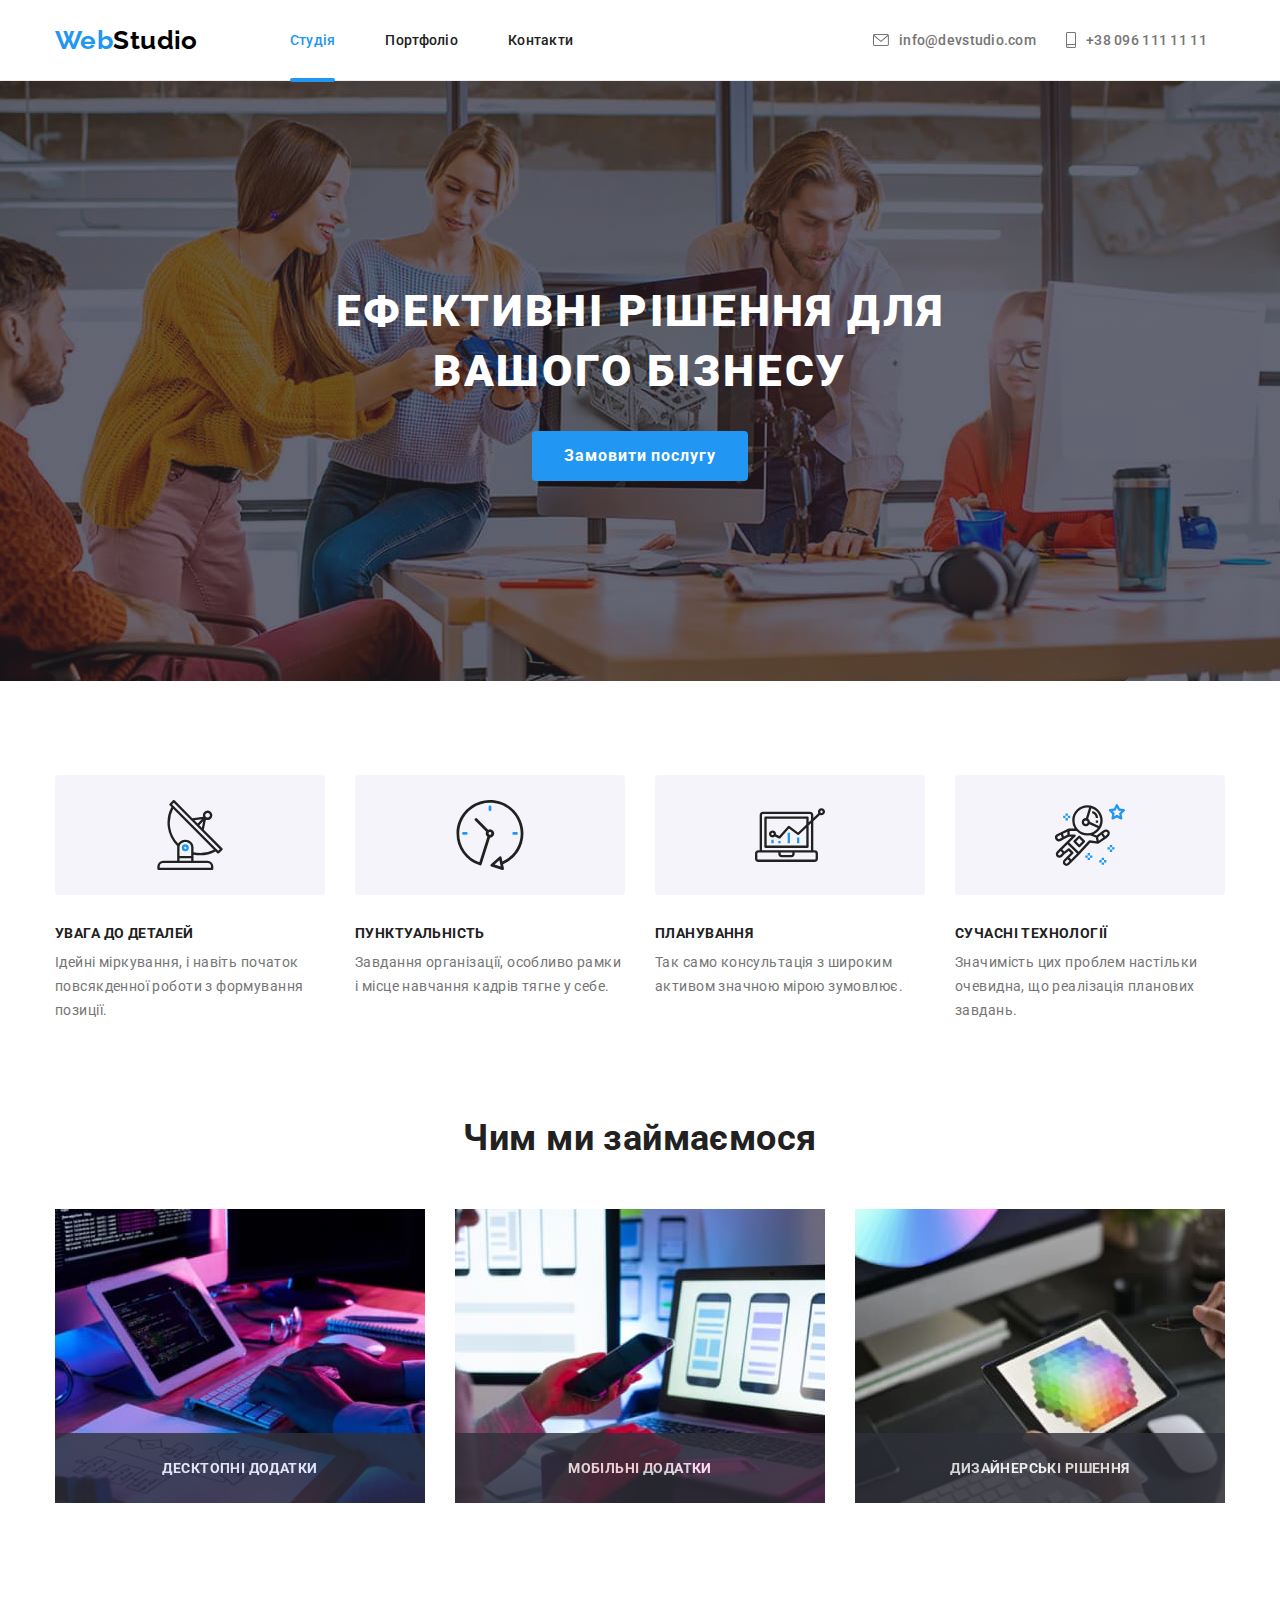
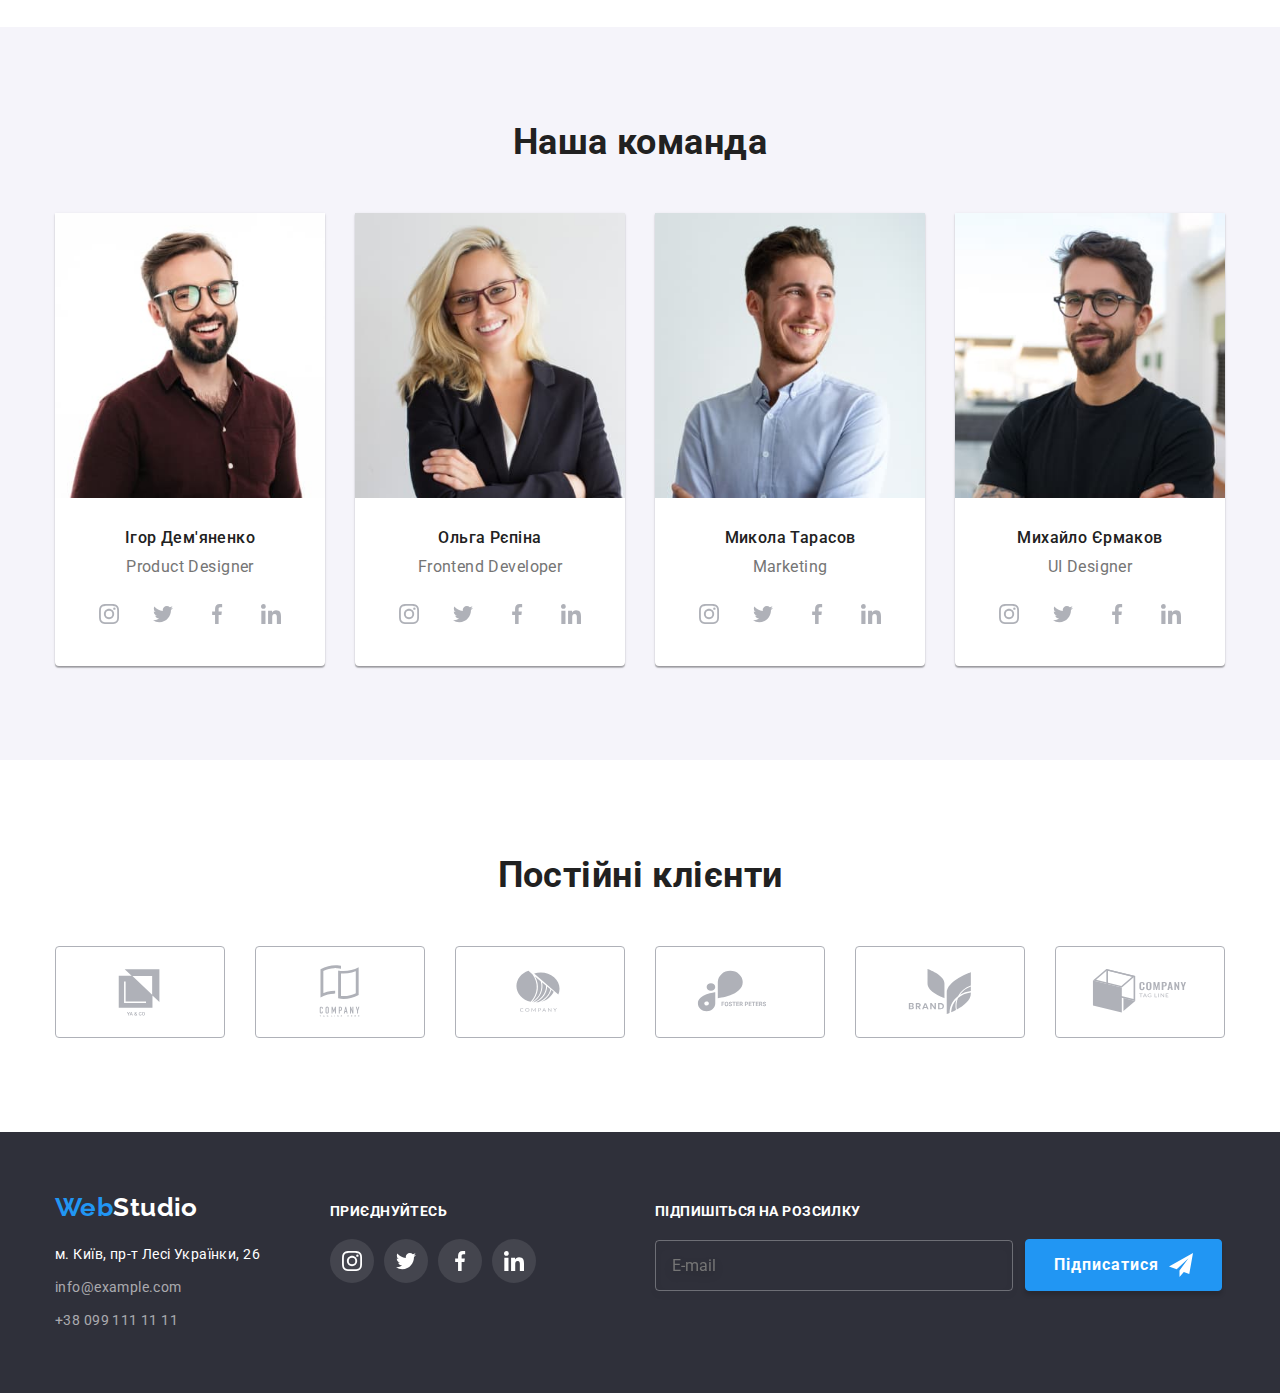
==== index.html @ 3e095f77 "hw-8" ====
<!DOCTYPE html>
<html lang="uk">
  <head>
    <meta charset="UTF-8" />
    <meta http-equiv="X-UA-Compatible" content="IE=edge" />
    <meta name="viewport" content="width=device-width, initial-scale=1.0" />
    <link rel="preconnect" href="https://fonts.googleapis.com" />
    <link rel="preconnect" href="https://fonts.gstatic.com" crossorigin />
    <link
      href="https://fonts.googleapis.com/css2?family=Raleway:wght@700&family=Roboto:wght@400;500;700;900&display=swap"
      rel="stylesheet"
    />
    <link
      rel="stylesheet"
      href="https://cdnjs.cloudflare.com/ajax/libs/modern-normalize/1.1.0/modern-normalize.min.css"
    />
    <link rel="stylesheet" href="./css/main.min.css" />
    <title lang="en">WebStudio</title>
  </head>
  <body>
    <header class="header">
      <div class="container">
        <div class="header__wraper">
          <nav class="nav">
            <a class="nav__logo" href="./index.html" lang="en"
              ><span class="logo-accent">Web</span>Studio</a
            >
            <ul class="nav__list">
              <li>
                <a class="nav__link current" href="./index.html">Студія</a>
              </li>
              <li>
                <a class="nav__link" href="./portfolio.html">Портфоліо</a>
              </li>
              <li>
                <a class="nav__link" href="#">Контакти</a>
              </li>
            </ul>
          </nav>
          <ul class="header__list">
            <li>
              <a class="header__link" href="mailto:info@devstudio.com">
                <svg class="header__icon" width="16" height="12">
                  <use href="./images/icons.svg#icon-envelope"></use></svg
                >info@devstudio.com</a
              >
            </li>
            <li>
              <a class="header__link" href="tel:+380961111111">
                <svg class="header__icon" width="10" height="16">
                  <use href="./images/icons.svg#icon-smartphone"></use></svg
                >+38 096 111 11 11</a
              >
            </li>
          </ul>
        </div>
        <div class="mobile">
          <a class="mobile__logo" href="./index.html" lang="en"
            ><span class="logo-accent">Web</span>Studio</a
          >
          <button type="button" class="mobile__menu-open" data-menu-open>
            <svg class="mobile__open-icon" width="40" height="40">
              <use href="./images/icons.svg#icon-menu"></use>
            </svg>
          </button>
          <div class="mobile__menu is-hidden" data-menu>
            <button class="mobile__close" data-menu-close>
              <svg class="mobile__close-icon" width="40" height="40">
                <use href="./images/icons.svg#icon-menu-close"></use>
              </svg>
            </button>
            <div class="mobile__top">
              <ul class="mobile__list">
                <li>
                  <a class="mobile__link current-mobile" href="./index.html"
                    >Студія</a
                  >
                </li>
                <li>
                  <a class="mobile__link" href="./portfolio.html">Портфоліо</a>
                </li>
                <li>
                  <a class="mobile__link" href="#">Контакти</a>
                </li>
              </ul>
            </div>
            <div class="mobile__bottom">
              <ul class="mobile__contact-list">
                <li>
                  <a class="mobile__tell-link" href="tel:+380961111111">
                    +38 096 111 11 11</a
                  >
                </li>
                <li>
                  <a class="mobile__email-link" href="mailto:info@devstudio.com"
                    >info@devstudio.com</a
                  >
                </li>
              </ul>
              <ul class="menu-soc">
                <li class="menu-soc__link"><a href="#">Instagram</a></li>
                <li class="menu-soc__link"><a href="#">Twitter</a></li>
                <li class="menu-soc__link"><a href="#">Facebook</a></li>
                <li class="menu-soc__link"><a href="#">LinkedIn</a></li>
              </ul>
            </div>
          </div>
        </div>
      </div>
    </header>
    <main>
      <section class="hero">
        <h1 class="hero__title">Ефективні рішення для вашого бізнесу</h1>
        <button data-modal-open class="hero__btn" type="button">
          Замовити послугу
        </button>
        <div data-modal class="backdrop is-hidden">
          <div class="modal">
            <button data-modal-close class="modal__btn">
              <svg class="modal__icon" width="18" height="18">
                <use href="./images/icons.svg#icon-close"></use>
              </svg>
            </button>
            <p class="modal__title">Залиште свої дані, ми вам передзвонимо</p>
            <form>
              <label class="modal__label">
                Ім'я
                <input type="text" name="name" class="modal__input" required />
                <svg class="modal__input-icon" width="18" height="18">
                  <use href="./images/icons.svg#icon-person"></use>
                </svg>
              </label>
              <label class="modal__label">
                Телефон
                <input type="tel" name="tel" class="modal__input" required />
                <svg class="modal__input-icon" width="18" height="18">
                  <use href="./images/icons.svg#icon-phone"></use>
                </svg>
              </label>
              <label class="modal__label">
                Пошта
                <input
                  type="email"
                  name="email"
                  class="modal__input"
                  required
                />
                <svg class="modal__input-icon" width="18" height="18">
                  <use href="./images/icons.svg#icon-email"></use>
                </svg>
              </label>
              <label class="modal__label">
                Коментар
                <textarea
                  class="modal__comment"
                  name="comment"
                  rows="8"
                  placeholder="Введіть текст"
                ></textarea>
              </label>
              <label class="modal__policy">
                <input class="modal__checkbox" type="checkbox" name="policy" />
                <svg class="modal__checbox-icon" width="16" height="15">
                  <use href="./images/icons.svg#icon-check"></use>
                </svg>
                <span>Погоджуюся з розсилкою та приймаю</span>
                <a href="" class="modal__checbox-link">Умови договору</a>
              </label>
              <button type="submit" class="modal__form-btn">Відправити</button>
            </form>
          </div>
        </div>
      </section>
      <section class="features section">
        <div class="container">
          <h2 class="section__title feature-title">Особливості</h2>
          <ul class="features__list">
            <li class="features__item">
              <div class="features__icon-wraper">
                <svg width="70" height="70">
                  <use href="./images/icons.svg#icon-antenna"></use>
                </svg>
              </div>
              <h3 class="features__title">Увага до деталей</h3>
              <p class="features__descr">
                Ідейні міркування, і навіть початок повсякденної роботи з
                формування позиції.
              </p>
            </li>
            <li class="features__item">
              <div class="features__icon-wraper">
                <svg width="70" height="70">
                  <use href="./images/icons.svg#icon-clock"></use>
                </svg>
              </div>
              <h3 class="features__title">Пунктуальність</h3>
              <p class="features__descr">
                Завдання організації, особливо рамки і місце навчання кадрів
                тягне у себе.
              </p>
            </li>
            <li class="features__item">
              <div class="features__icon-wraper">
                <svg width="70" height="70">
                  <use href="./images/icons.svg#icon-diagram"></use>
                </svg>
              </div>
              <h3 class="features__title">Планування</h3>
              <p class="features__descr">
                Так само консультація з широким активом значною мірою зумовлює.
              </p>
            </li>
            <li class="features__item">
              <div class="features__icon-wraper">
                <svg width="70" height="70">
                  <use href="./images/icons.svg#icon-astronaut"></use>
                </svg>
              </div>
              <h3 class="features__title">Сучасні технології</h3>
              <p class="features__descr">
                Значимість цих проблем настільки очевидна, що реалізація
                планових завдань.
              </p>
            </li>
          </ul>
        </div>
      </section>
      <section class="services section">
        <div class="container">
          <h2 class="section__title">Чим ми займаємося</h2>
          <ul class="services__list">
            <li class="services__item">
              <div class="services__thumb">
                <picture>
                  <source
                    srcset="
                      ./images/studio/desktop/img1.jpg    1x,
                      ./images/studio/desktop/img1-2x.jpg 2x
                    "
                  />
                  <img
                    src="./images/studio/desktop/img1.jpg"
                    alt="Людина працює за компьютером"
                    width="370"
                    height="294"
                  />
                </picture>
                <p class="services__description">Десктопні додатки</p>
              </div>
            </li>
            <li class="services__item">
              <div class="services__thumb">
                <picture>
                  <source
                    srcset="
                      ./images/studio/desktop/img2.jpg    1x,
                      ./images/studio/desktop/img2-2x.jpg 2x
                    "
                  />
                  <img
                    src="./images/studio/desktop/img2.jpg"
                    alt="Людина працює з телефоном та ноутбуком"
                    width="370"
                    height="294"
                  />
                </picture>
                <p class="services__description">Мобільні додатки</p>
              </div>
            </li>
            <li class="services__item">
              <div class="services__thumb">
                <picture>
                  <source
                    srcset="
                      ./images/studio/desktop/img3.jpg    1x,
                      ./images/studio/desktop/img3-2x.jpg 2x
                    "
                  />
                  <img
                    src="./images/studio/desktop/img3.jpg"
                    alt="Людина працює з планшетом"
                    width="370"
                    height="294"
                  />
                </picture>
                <p class="services__description">Дизайнерські рішення</p>
              </div>
            </li>
          </ul>
        </div>
      </section>
      <section class="our-team section">
        <div class="container">
          <h2 class="section__title">Наша команда</h2>
          <ul class="our-team__list">
            <li class="our-team__item">
              <picture>
                <source
                  srcset="
                    ./images/studio/mobile/photo1-mob.jpg    1x,
                    ./images/studio/mobile/photo1-mob-2x.jpg 2x
                  "
                  media="(max-width: 767px)"
                />
                <source
                  srcset="
                    ./images/studio/tablet/photo1-tab.jpg    1x,
                    ./images/studio/tablet/photo1-tab-2x.jpg 2x
                  "
                  media="(min-width: 768px)"
                />
                <source
                  srcset="
                    ./images/studio/desktop/photo1.jpg    1x,
                    ./images/studio/desktop/photo1-2x.jpg 2x
                  "
                  media="(min-width: 1200px)"
                />
                <img
                  src="./images/studio/desktop/photo1.jpg"
                  alt="Ігор Дем'яненко"
                  width="450"
                />
              </picture>
              <div class="our-team__content">
                <h3 class="our-team__name">Ігор Дем'яненко</h3>
                <p class="our-team__descr" lang="en">Product Designer</p>
                <div>
                  <ul class="our-soc">
                    <li class="our-soc__item">
                      <a href="" class="our-soc__link">
                        <svg class="our-soc__icon" width="20" height="20">
                          <use href="./images/icons.svg#icon-instagram"></use>
                        </svg>
                      </a>
                    </li>
                    <li class="our-soc__item">
                      <a href="" class="our-soc__link">
                        <svg class="our-soc__icon" width="20" height="20">
                          <use href="./images/icons.svg#icon-twitter"></use>
                        </svg>
                      </a>
                    </li>
                    <li class="our-soc__item">
                      <a href="" class="our-soc__link">
                        <svg class="our-soc__icon" width="20" height="20">
                          <use href="./images/icons.svg#icon-facebook"></use>
                        </svg>
                      </a>
                    </li>
                    <li class="our-soc__item">
                      <a href="" class="our-soc__link">
                        <svg class="our-soc__icon" width="20" height="20">
                          <use href="./images/icons.svg#icon-linkedin"></use>
                        </svg>
                      </a>
                    </li>
                  </ul>
                </div>
              </div>
            </li>
            <li class="our-team__item">
              <picture>
                <source
                  srcset="
                    ./images/studio/mobile/photo2-mob.jpg    1x,
                    ./images/studio/mobile/photo2-mob-2x.jpg 2x
                  "
                  media="(max-width: 767px)"
                />
                <source
                  srcset="
                    ./images/studio/tablet/photo2-tab.jpg    1x,
                    ./images/studio/tablet/photo2-tab-2x.jpg 2x
                  "
                  media="(min-width: 768px)"
                />
                <source
                  srcset="
                    ./images/studio/desktop/photo2.jpg    1x,
                    ./images/studio/desktop/photo2-2x.jpg 2x
                  "
                  media="(min-width: 1200px)"
                />
                <img
                  src="./images/studio/desktop/photo2.jpg"
                  alt="Ольга Рєпіна"
                  width="450"
                />
              </picture>
              <div class="our-team__content">
                <h3 class="our-team__name">Ольга Рєпіна</h3>
                <p class="our-team__descr" lang="en">Frontend Developer</p>
                <div>
                  <ul class="our-soc">
                    <li class="our-soc__item">
                      <a href="" class="our-soc__link">
                        <svg class="our-soc__icon" width="20" height="20">
                          <use href="./images/icons.svg#icon-instagram"></use>
                        </svg>
                      </a>
                    </li>
                    <li class="our-soc__item">
                      <a href="" class="our-soc__link">
                        <svg class="our-soc__icon" width="20" height="20">
                          <use href="./images/icons.svg#icon-twitter"></use>
                        </svg>
                      </a>
                    </li>
                    <li class="our-soc__item">
                      <a href="" class="our-soc__link">
                        <svg class="our-soc__icon" width="20" height="20">
                          <use href="./images/icons.svg#icon-facebook"></use>
                        </svg>
                      </a>
                    </li>
                    <li class="our-soc__item">
                      <a href="" class="our-soc__link">
                        <svg class="our-soc__icon" width="20" height="20">
                          <use href="./images/icons.svg#icon-linkedin"></use>
                        </svg>
                      </a>
                    </li>
                  </ul>
                </div>
              </div>
            </li>
            <li class="our-team__item">
              <picture>
                <source
                  srcset="
                    ./images/studio/mobile/photo3-mob.jpg    1x,
                    ./images/studio/mobile/photo3-mob-2x.jpg 2x
                  "
                  media="(max-width: 767px)"
                />
                <source
                  srcset="
                    ./images/studio/tablet/photo3-tab.jpg    1x,
                    ./images/studio/tablet/photo3-tab-2x.jpg 2x
                  "
                  media="(min-width: 768px)"
                />
                <source
                  srcset="
                    ./images/studio/desktop/photo3.jpg    1x,
                    ./images/studio/desktop/photo3-2x.jpg 2x
                  "
                  media="(min-width: 1200px)"
                />
                <img
                  src="./images/studio/desktop/photo3.jpg"
                  alt="Микола Тарасов"
                  width="450"
                />
              </picture>
              <div class="our-team__content">
                <h3 class="our-team__name">Микола Тарасов</h3>
                <p class="our-team__descr" lang="en">Marketing</p>
                <div>
                  <ul class="our-soc">
                    <li class="our-soc__item">
                      <a href="" class="our-soc__link">
                        <svg class="our-soc__icon" width="20" height="20">
                          <use href="./images/icons.svg#icon-instagram"></use>
                        </svg>
                      </a>
                    </li>
                    <li class="our-soc__item">
                      <a href="" class="our-soc__link">
                        <svg class="our-soc__icon" width="20" height="20">
                          <use href="./images/icons.svg#icon-twitter"></use>
                        </svg>
                      </a>
                    </li>
                    <li class="our-soc__item">
                      <a href="" class="our-soc__link">
                        <svg class="our-soc__icon" width="20" height="20">
                          <use href="./images/icons.svg#icon-facebook"></use>
                        </svg>
                      </a>
                    </li>
                    <li class="our-soc__item">
                      <a href="" class="our-soc__link">
                        <svg class="our-soc__icon" width="20" height="20">
                          <use href="./images/icons.svg#icon-linkedin"></use>
                        </svg>
                      </a>
                    </li>
                  </ul>
                </div>
              </div>
            </li>
            <li class="our-team__item">
              <picture>
                <source
                  srcset="
                    ./images/studio/mobile/photo4-mob.jpg    1x,
                    ./images/studio/mobile/photo4-mob-2x.jpg 2x
                  "
                  media="(max-width: 767px)"
                />
                <source
                  srcset="
                    ./images/studio/tablet/photo4-tab.jpg    1x,
                    ./images/studio/tablet/photo4-tab-2x.jpg 2x
                  "
                  media="(min-width: 768px)"
                />
                <source
                  srcset="
                    ./images/studio/desktop/photo4.jpg    1x,
                    ./images/studio/desktop/photo4-2x.jpg 2x
                  "
                  media="(min-width: 1200px)"
                />
                <img
                  src="./images/studio/desktop/photo4.jpg"
                  alt="Михайло Єрмаков"
                  width="450"
                />
              </picture>
              <div class="our-team__content">
                <h3 class="our-team__name">Михайло Єрмаков</h3>
                <p class="our-team__descr" lang="en">UI Designer</p>
                <div>
                  <ul class="our-soc">
                    <li class="our-soc__item">
                      <a href="" class="our-soc__link">
                        <svg class="our-soc__icon" width="20" height="20">
                          <use href="./images/icons.svg#icon-instagram"></use>
                        </svg>
                      </a>
                    </li>
                    <li class="our-soc__item">
                      <a href="" class="our-soc__link">
                        <svg class="our-soc__icon" width="20" height="20">
                          <use href="./images/icons.svg#icon-twitter"></use>
                        </svg>
                      </a>
                    </li>
                    <li class="our-soc__item">
                      <a href="" class="our-soc__link">
                        <svg class="our-soc__icon" width="20" height="20">
                          <use href="./images/icons.svg#icon-facebook"></use>
                        </svg>
                      </a>
                    </li>
                    <li class="our-soc__item">
                      <a href="" class="our-soc__link">
                        <svg class="our-soc__icon" width="20" height="20">
                          <use href="./images/icons.svg#icon-linkedin"></use>
                        </svg>
                      </a>
                    </li>
                  </ul>
                </div>
              </div>
            </li>
          </ul>
        </div>
      </section>
      <section class="section">
        <div class="container">
          <h2 class="section__title">Постійні клієнти</h2>
          <ul class="clients">
            <li>
              <a href="" class="clients__link">
                <svg class="clients__logo" width="106" height="60">
                  <use href="./images/icons.svg#icon-logo1"></use>
                </svg>
              </a>
            </li>
            <li>
              <a href="" class="clients__link">
                <svg class="clients__logo" width="106" height="60">
                  <use href="./images/icons.svg#icon-logo2"></use>
                </svg>
              </a>
            </li>
            <li>
              <a href="" class="clients__link">
                <svg class="clients__logo" width="106" height="60">
                  <use href="./images/icons.svg#icon-logo3"></use>
                </svg>
              </a>
            </li>
            <li>
              <a href="" class="clients__link">
                <svg class="clients__logo" width="106" height="60">
                  <use href="./images/icons.svg#icon-logo4"></use>
                </svg>
              </a>
            </li>
            <li>
              <a href="" class="clients__link">
                <svg class="clients__logo" width="106" height="60">
                  <use href="./images/icons.svg#icon-logo5"></use>
                </svg>
              </a>
            </li>
            <li>
              <a href="" class="clients__link">
                <svg class="clients__logo" width="106" height="60">
                  <use href="./images/icons.svg#icon-logo6"></use>
                </svg>
              </a>
            </li>
          </ul>
        </div>
      </section>
    </main>
    <footer class="footer">
      <div class="footer__wraper container">
        <div class="footer__link-wraper">
          <div>
            <a class="footer__logo" href="./index.html" lang="en"
              ><span class="logo-accent">Web</span>Studio</a
            >
            <address class="address">
              <ul class="address__list">
                <li>
                  <a
                    class="address__map"
                    href="https://goo.gl/maps/CPtrU1FHBa2aNyZL9"
                    target="_blank"
                    rel="noopener noreferrer nofollow"
                    >м. Київ, пр-т Лесі Українки, 26</a
                  >
                </li>
                <li>
                  <a class="address__contacts" href="mailto:info@example.com"
                    >info@example.com</a
                  >
                </li>
                <li>
                  <a class="address__contacts" href="tel:+380991111111"
                    >+38 099 111 11 11</a
                  >
                </li>
              </ul>
            </address>
          </div>
          <div class="footer__soc-link">
            <p class="footer__text uppercase">приєднуйтесь</p>
            <ul class="footer__list">
              <li class="footer__item">
                <a href="" class="footer__link">
                  <svg width="20" height="20">
                    <use href="./images/icons.svg#icon-instagram"></use>
                  </svg>
                </a>
              </li>
              <li class="footer__item">
                <a href="" class="footer__link">
                  <svg width="20" height="20">
                    <use href="./images/icons.svg#icon-twitter"></use>
                  </svg>
                </a>
              </li>
              <li class="footer__item">
                <a href="" class="footer__link">
                  <svg width="20" height="20">
                    <use href="./images/icons.svg#icon-facebook"></use>
                  </svg>
                </a>
              </li>
              <li class="footer__item">
                <a href="" class="footer__link">
                  <svg width="20" height="20">
                    <use href="./images/icons.svg#icon-linkedin"></use>
                  </svg>
                </a>
              </li>
            </ul>
          </div>
        </div>
        <div class="footer__form-wraper">
          <p class="footer__text uppercase">Підпишіться на розсилку</p>
          <form class="footer__form">
            <label class="footer__form-label">
              <input type="email" name="email" placeholder="E-mail" required />
            </label>
            <button class="footer__btn" type="submit">
              Підписатися
              <svg class="footer__btn-icon" width="24" height="24">
                <use href="./images/icons.svg#icon-send"></use>
              </svg>
            </button>
          </form>
        </div>
      </div>
    </footer>
    <script src="./js/modal.js"></script>
    <script src="./js/mobile-menu.js"></script>
  </body>
</html>
---- css/main.min.css ----
h1,h2,h3,p,ul{margin:0;padding:0}img{display:block;max-width:100%;height:auto}a{display:block}a,a:visited,a:hover{text-decoration:none}ul,ol{list-style:none}:focus,:active{outline:none}a:focus,a:active{outline:none}:root{--text-color-theme-dark: #ffffff;--text-color-theme-light: #757575;--title-text-color: #212121;--contacts-color: rgba(255, 255, 255, 0.6);--logo-color: #000000;--accent-color: #2196f3;--btn-active-color: #188ce8;--background-dark: #2f303a;--background-light: #f5f4fa;--gap: 30px;--fill-color: #afb1b8;--footer-soc-background-color: rgba(255, 255, 255, 0.1);--bg-gradient: linear-gradient(rgba(47, 48, 58, 0.4), rgba(47, 48, 58, 0.4))}.title-hidden,.feature-title{position:absolute;width:1px;margin:-1px;height:1px;padding:0;overflow:hidden;border:0;clip:rect(0 0 0 0)}body{font-family:"Roboto",sans-serif;color:var(--text-color-theme-light);font-size:14px;letter-spacing:.03em}.container{width:100%;padding:0 15px;margin:0 auto}@media screen and (min-width: 480px){.container{width:480px}}@media screen and (min-width: 768px){.container{width:768px}}@media screen and (min-width: 1200px){.container{width:1200px}}.section{padding:60px 0}@media screen and (min-width: 1200px){.section{padding:94px 0}}.section__title{font-size:36px;line-height:1.167;color:var(--title-text-color);text-align:center;margin-bottom:50px}.logo,.footer__logo,.mobile__logo,.nav__logo{font-family:"Raleway",sans-serif;font-weight:700;font-size:26px;line-height:1.192}.logo-accent{color:var(--accent-color)}.header{background:var(--text-color-theme-dark);border-bottom:1px solid #ececec}@media screen and (min-width: 768px){.header__list{display:-webkit-box;display:-ms-flexbox;display:flex;-webkit-box-orient:vertical;-webkit-box-direction:normal;-ms-flex-direction:column;flex-direction:column;gap:10px}}@media screen and (min-width: 1200px){.header__list{-webkit-box-orient:horizontal;-webkit-box-direction:normal;-ms-flex-direction:row;flex-direction:row;margin-left:auto;gap:30px;width:352px;-webkit-box-align:center;-ms-flex-align:center;align-items:center}}.header__link{font-weight:500;line-height:1.143;letter-spacing:.02em;color:var(--text-color-theme-light);-webkit-transition-property:color;transition-property:color;-webkit-transition-duration:250ms;transition-duration:250ms;-webkit-transition-timing-function:cubic-bezier(0.4, 0, 0.2, 1);transition-timing-function:cubic-bezier(0.4, 0, 0.2, 1);display:-webkit-box;display:-ms-flexbox;display:flex;-webkit-box-align:center;-ms-flex-align:center;align-items:center}.header__link:focus,.header__link:hover{color:var(--accent-color)}.header__icon{fill:currentColor;margin-right:10px}.nav__logo{color:var(--logo-color)}@media screen and (min-width: 768px){.nav__logo{font-size:24px;line-height:1.167}}@media screen and (min-width: 1200px){.nav__logo{font-size:26px}}.nav__list{-webkit-box-pack:justify;-ms-flex-pack:justify;justify-content:space-between;-webkit-box-align:center;-ms-flex-align:center;align-items:center;gap:50px}.nav__link{font-weight:500;line-height:1.143;letter-spacing:.02em;color:var(--title-text-color);padding:32px 0;-webkit-transition-property:color;transition-property:color;-webkit-transition-duration:250ms;transition-duration:250ms;-webkit-transition-timing-function:cubic-bezier(0.4, 0, 0.2, 1);transition-timing-function:cubic-bezier(0.4, 0, 0.2, 1);position:relative}.nav__link:focus,.nav__link:hover{color:var(--accent-color)}.header__wraper{display:none}@media screen and (min-width: 768px){.header__wraper{display:-webkit-box;display:-ms-flexbox;display:flex;-webkit-box-pack:justify;-ms-flex-pack:justify;justify-content:space-between;-webkit-box-align:center;-ms-flex-align:center;align-items:center}.header__wraper .nav,.header__wraper .nav__list{display:-webkit-box;display:-ms-flexbox;display:flex;-webkit-box-align:center;-ms-flex-align:center;align-items:center}.header__wraper .nav__list{margin-left:87px}}@media screen and (min-width: 1200px){.header__wraper .nav__list{margin-left:92px}}.mobile{display:-webkit-box;display:-ms-flexbox;display:flex;-webkit-box-pack:justify;-ms-flex-pack:justify;justify-content:space-between;-webkit-box-align:center;-ms-flex-align:center;align-items:center}@media screen and (min-width: 768px){.mobile{display:none}}.mobile__logo{color:var(--logo-color);margin:16px 0;font-size:24px;line-height:1.167}.mobile__menu-open{padding:0;border:none;background-color:var(--text-color-theme-dark)}.mobile__menu{position:fixed;background-color:var(--text-color-theme-dark);width:100%;height:100%;left:0;top:0;z-index:1;opacity:1;padding:48px 40px;display:-webkit-box;display:-ms-flexbox;display:flex;-webkit-box-orient:vertical;-webkit-box-direction:normal;-ms-flex-direction:column;flex-direction:column;-webkit-box-pack:justify;-ms-flex-pack:justify;justify-content:space-between}.mobile__menu.is-hidden{visibility:hidden;opacity:0;pointer-events:none}.mobile__top{position:relative}.mobile__close{position:absolute;top:10px;right:15px;background-color:var(--text-color-theme-dark);padding:0;border:none}.mobile__close:hover,.mobile__close:focus{fill:var(--accent-color)}.mobile__list{display:-webkit-box;display:-ms-flexbox;display:flex;-webkit-box-orient:vertical;-webkit-box-direction:normal;-ms-flex-direction:column;flex-direction:column;gap:32px}.mobile__list>li{position:relative}.mobile__link{font-weight:500;font-size:40px;line-height:1.175;letter-spacing:.02em;color:var(--title-text-color)}.current-mobile{color:var(--accent-color)}.current-mobile:hover::after{content:"";position:absolute;width:100%;height:4px;background:var(--accent-color);border-radius:2px;left:0;bottom:-5px}.mobile__tell-link{font-weight:500;font-size:34px;line-height:1.176;letter-spacing:.02em;color:var(--accent-color);margin-bottom:32px}.mobile__email-link{font-weight:500;font-size:24px;line-height:1.167;letter-spacing:.02em;color:var(--text-color-theme-light);margin-bottom:64px}.menu-soc{display:-webkit-box;display:-ms-flexbox;display:flex;gap:10px}.menu-soc__link{font-weight:500;font-size:18px;line-height:1.222;letter-spacing:.02em;color:var(--accent-color);padding-right:10px}.menu-soc__link:not(:last-child){border-right:1px solid rgba(33,33,33,.2)}.current{color:var(--accent-color)}.current::after{content:"";position:absolute;width:100%;height:4px;background:var(--accent-color);border-radius:2px;bottom:-1.5px;left:0}.hero{background:var(--background-dark);padding:100px 0;text-align:center;width:100%;background-size:cover;background-position:center;background-repeat:no-repeat;background-image:var(--bg-gradient),url(../images/studio/mobile/hero-mob.jpg)}@media(min-device-pixel-ratio: 2),(-webkit-min-device-pixel-ratio: 2),(min-resolution: 192dpi),(min-resolution: 2dppx){.hero{background-image:var(--bg-gradient),url(../images/studio/mobile/hero-mob-2x.jpg)}}@media screen and (min-width: 768px){.hero{padding:118px 0;background-image:var(--bg-gradient),url(../images/studio/tablet/hero-tab.jpg)}}@media screen and (min-width: 768px)and (min-device-pixel-ratio: 2),screen and (min-width: 768px)and (-webkit-min-device-pixel-ratio: 2),screen and (min-width: 768px)and (min-resolution: 192dpi),screen and (min-width: 768px)and (min-resolution: 2dppx){.hero{background-image:var(--bg-gradient),url(../images/studio/tablet/hero-tab-2x.jpg)}}@media screen and (min-width: 1200px){.hero{padding:200px 0;background-image:var(--bg-gradient),url(../images/studio/desktop/hero.jpg)}}@media screen and (min-width: 1200px)and (min-device-pixel-ratio: 2),screen and (min-width: 1200px)and (-webkit-min-device-pixel-ratio: 2),screen and (min-width: 1200px)and (min-resolution: 192dpi),screen and (min-width: 1200px)and (min-resolution: 2dppx){.hero{background-image:var(--bg-gradient),url(../images/studio/desktop/hero-2x.jpg)}}.hero__title{font-weight:900;font-size:26px;line-height:1.364;letter-spacing:.06em;text-transform:uppercase;color:var(--text-color-theme-dark);text-align:center;max-width:360px;margin-bottom:30px;margin-left:auto;margin-right:auto}@media screen and (min-width: 1200px){.hero__title{font-size:44px;max-width:696px}}.hero__btn{font-family:inherit;font-weight:700;font-size:16px;line-height:1.875;letter-spacing:.06em;color:var(--text-color-theme-dark);background:var(--accent-color);border:none;cursor:pointer;border-radius:4px;border-color:var(--accent-color);padding:10px 32px;-webkit-transition-property:background-color;transition-property:background-color;-webkit-transition-duration:250ms;transition-duration:250ms;-webkit-transition-timing-function:cubic-bezier(0.4, 0, 0.2, 1);transition-timing-function:cubic-bezier(0.4, 0, 0.2, 1)}.hero__btn:hover,.hero__btn:focus{background-color:var(--btn-active-color);outline:none}.backdrop{position:fixed;width:100%;height:100%;background-color:rgba(0,0,0,.2);left:0;top:0;z-index:1;opacity:1;-webkit-transition:opacity 250ms;transition:opacity 250ms}.backdrop.is-hidden{visibility:hidden;opacity:0;pointer-events:none;-webkit-transition:opacity 250ms,visibility 250ms;transition:opacity 250ms,visibility 250ms}.backdrop.is-hidden.is-hidden .modal{-webkit-transform:scale(4);transform:scale(4);-webkit-transition:visibility 250ms,-webkit-transform 250ms;transition:visibility 250ms,-webkit-transform 250ms;transition:transform 250ms,visibility 250ms;transition:transform 250ms,visibility 250ms,-webkit-transform 250ms}.modal{position:absolute;top:50%;left:50%;-webkit-transform:translate(-50%, -50%);transform:translate(-50%, -50%);width:450px;height:609px;background-color:var(--text-color-theme-dark);border-radius:4px;-webkit-box-shadow:0px 1px 3px rgba(0,0,0,.12),0px 1px 1px rgba(0,0,0,.14),0px 2px 1px rgba(0,0,0,.2);box-shadow:0px 1px 3px rgba(0,0,0,.12),0px 1px 1px rgba(0,0,0,.14),0px 2px 1px rgba(0,0,0,.2);-webkit-transition:-webkit-transform 250ms;transition:-webkit-transform 250ms;transition:transform 250ms;transition:transform 250ms, -webkit-transform 250ms;padding:40px}@media screen and (min-width: 1200px){.modal{width:528px;height:581px}}.modal__btn{position:absolute;top:8px;right:8px;padding:5px;border:1px solid rgba(0,0,0,.1);border-radius:50%;background-color:var(--text-color-theme-dark);display:-webkit-box;display:-ms-flexbox;display:flex;-webkit-box-align:center;-ms-flex-align:center;align-items:center;-webkit-box-pack:center;-ms-flex-pack:center;justify-content:center}.modal__icon{fill:currentColor;-webkit-transition:fill 250ms cubic-bezier(0.4, 0, 0.2, 1);transition:fill 250ms cubic-bezier(0.4, 0, 0.2, 1)}.modal__icon:hover,.modal__icon:focus{fill:var(--accent-color)}.modal__btn:hover .modal__icon,.modal__btn:focus .modal__icon{fill:var(--accent-color)}.modal__title{font-weight:700;font-size:20px;line-height:1.15;text-align:center;color:var(--title-text-color);margin-bottom:12px;padding:0 19px}.modal__label{font-size:12px;line-height:1.667;letter-spacing:.01em;color:var(--text-color-theme-light);display:-webkit-box;display:-ms-flexbox;display:flex;-webkit-box-orient:vertical;-webkit-box-direction:normal;-ms-flex-direction:column;flex-direction:column;margin-bottom:10px;text-align:left;position:relative}.modal__input-icon{position:absolute;left:12px;bottom:11px;-webkit-transition:fill 250ms cubic-bezier(0.4, 0, 0.2, 1);transition:fill 250ms cubic-bezier(0.4, 0, 0.2, 1)}.modal__input:focus+.modal__input-icon{fill:var(--accent-color)}.modal__input,.modal__comment{border:1px solid rgba(33,33,33,.2);border-radius:4px}.modal__input{width:100%;padding:12px 42px;-webkit-transition:border-color 250ms cubic-bezier(0.4, 0, 0.2, 1);transition:border-color 250ms cubic-bezier(0.4, 0, 0.2, 1)}.modal__input:focus{border-color:var(--accent-color)}.modal__comment{resize:none;padding:12px 16px;height:120px}.modal__comment:focus{border-color:var(--accent-color)}.modal__comment::-webkit-input-placeholder{color:rgba(117,117,117,.5)}.modal__comment::-moz-placeholder{color:rgba(117,117,117,.5)}.modal__comment:-ms-input-placeholder{color:rgba(117,117,117,.5)}.modal__comment::-ms-input-placeholder{color:rgba(117,117,117,.5)}.modal__comment::placeholder,.modal__comment,.modal__input{color:rgba(117,117,117,.5)}.modal__policy{display:-webkit-box;display:-ms-flexbox;display:flex;margin-bottom:30px;margin-top:20px;position:relative;-webkit-box-align:baseline;-ms-flex-align:baseline;align-items:baseline;font-size:12px;line-height:1.167}@media screen and (min-width: 1200px){.modal__policy{font-size:inherit;line-height:inherit}}.modal__policy span{margin-left:22px}@media screen and (min-width: 1200px){.modal__policy span{margin-left:36px}}.modal__checkbox{position:absolute;width:1px;height:1px;margin:-1px;padding:0;border:0;clip:rect(0 0 0 0);overflow:hidden}.modal__checbox-icon{display:block;position:absolute;cursor:pointer;border:2px solid var(--title-text-color);fill:var(--text-color-theme-dark);border-radius:2px;-webkit-transition:border-color 250ms cubic-bezier(0.4, 0, 0.2, 1),background-color 250ms cubic-bezier(0.4, 0, 0.2, 1);transition:border-color 250ms cubic-bezier(0.4, 0, 0.2, 1),background-color 250ms cubic-bezier(0.4, 0, 0.2, 1)}@media screen and (min-width: 1200px){.modal__checbox-icon{left:14px}}.modal__checbox-link{text-decoration:underline;margin-left:8px;color:var(--accent-color)}.modal__checkbox:checked+.modal__checbox-icon{background-color:var(--accent-color);border-color:rgba(0,0,0,0)}.modal__checkbox:focus+.modal__checbox-icon{border:1px solid var(--accent-color)}.modal__form-btn{padding:10px 52px;background-color:var(--accent-color);-webkit-box-shadow:0px 4px 4px rgba(0,0,0,.15);box-shadow:0px 4px 4px rgba(0,0,0,.15);border-radius:4px;border-color:var(--accent-color);font-weight:700;font-size:16px;line-height:1.875;letter-spacing:.06em;color:var(--text-color-theme-dark);-webkit-transition:background-color 250ms cubic-bezier(0.4, 0, 0.2, 1),-webkit-box-shadow 250ms cubic-bezier(0.4, 0, 0.2, 1);transition:background-color 250ms cubic-bezier(0.4, 0, 0.2, 1),-webkit-box-shadow 250ms cubic-bezier(0.4, 0, 0.2, 1);transition:box-shadow 250ms cubic-bezier(0.4, 0, 0.2, 1),background-color 250ms cubic-bezier(0.4, 0, 0.2, 1);transition:box-shadow 250ms cubic-bezier(0.4, 0, 0.2, 1),background-color 250ms cubic-bezier(0.4, 0, 0.2, 1),-webkit-box-shadow 250ms cubic-bezier(0.4, 0, 0.2, 1)}.modal__form-btn:hover,.modal__form-btn:focus{background-color:var(--btn-active-color);-webkit-box-shadow:0px 4px 4px rgba(0,0,0,.15);box-shadow:0px 4px 4px rgba(0,0,0,.15)}.features{background-color:var(--text-color-theme-dark)}@media screen and (min-width: 768px){.features__list{display:-webkit-box;display:-ms-flexbox;display:flex;-ms-flex-wrap:wrap;flex-wrap:wrap;gap:30px}}.features__item{margin-bottom:30px}@media screen and (min-width: 768px){.features__item{width:calc((100% - var(--gap)*1)/2);margin-bottom:0}}@media screen and (min-width: 1200px){.features__item{width:calc((100% - var(--gap)*3)/4);margin-bottom:0}}.features__icon-wraper{display:-webkit-box;display:-ms-flexbox;display:flex;-webkit-box-pack:center;-ms-flex-pack:center;justify-content:center;-webkit-box-align:center;-ms-flex-align:center;align-items:center;margin-bottom:30px;padding:25px 0;border-radius:4px;background-color:#f5f4fa;-webkit-transition-property:-webkit-filter;transition-property:-webkit-filter;transition-property:filter;transition-property:filter, -webkit-filter;-webkit-transition-duration:250ms;transition-duration:250ms;-webkit-transition-timing-function:cubic-bezier(0.4, 0, 0.2, 1);transition-timing-function:cubic-bezier(0.4, 0, 0.2, 1)}.features__icon-wraper:hover{-webkit-filter:drop-shadow(0px 4px 4px rgba(0, 0, 0, 0.25));filter:drop-shadow(0px 4px 4px rgba(0, 0, 0, 0.25))}.features__title{font-size:14px;line-height:1.143;text-transform:uppercase;color:var(--title-text-color);margin-bottom:10px}.features__descr{line-height:1.714;color:var(--text-color-theme-light)}.services{padding-top:0;display:none}.services__thumb{position:relative;min-height:294px;margin-bottom:30px}.services__thumb>img{position:absolute;top:0;left:0;-o-object-fit:cover;object-fit:cover}.services__description{position:absolute;width:100%;padding:27px 0;font-weight:700;line-height:1.143;text-transform:uppercase;color:var(--text-color-theme-dark);background-color:#2f303a;opacity:80%;bottom:0;display:-webkit-box;display:-ms-flexbox;display:flex;-webkit-box-pack:center;-ms-flex-pack:center;justify-content:center;-webkit-box-align:center;-ms-flex-align:center;align-items:center;text-align:center}@media screen and (min-width: 1200px){.services{display:block}.services__list{display:-webkit-box;display:-ms-flexbox;display:flex;gap:30px}}.our-team{background:var(--background-light);width:100%}@media screen and (min-width: 768px){.our-team__list{display:-webkit-box;display:-ms-flexbox;display:flex;-ms-flex-wrap:wrap;flex-wrap:wrap;gap:30px}}.our-team__item{background:var(--text-color-theme-dark);margin-bottom:30px;border-radius:0px 0px 4px 4px;-webkit-box-shadow:0px 1px 3px rgba(0,0,0,.12),0px 1px 1px rgba(0,0,0,.14),0px 2px 1px rgba(0,0,0,.2);box-shadow:0px 1px 3px rgba(0,0,0,.12),0px 1px 1px rgba(0,0,0,.14),0px 2px 1px rgba(0,0,0,.2)}@media screen and (min-width: 768px){.our-team__item{width:calc((100% - var(--gap)*1)/2);margin-bottom:0}}@media screen and (min-width: 1200px){.our-team__item{width:calc((100% - var(--gap)*3)/4);margin-bottom:0}}.our-team__content{padding:30px 32px}.our-team__name{font-weight:500;font-size:16px;line-height:1.188;color:var(--title-text-color);text-align:center}.our-team__descr{font-size:16px;line-height:1.188;color:var(--text-color-theme-light);text-align:center;margin-top:10px}.our-soc{display:-webkit-box;display:-ms-flexbox;display:flex;-webkit-box-align:center;-ms-flex-align:center;align-items:center;-webkit-box-pack:center;-ms-flex-pack:center;justify-content:center;gap:10px;margin-top:16px}.our-soc__item{width:44px;height:44px;display:-webkit-box;display:-ms-flexbox;display:flex;gap:10px}.our-soc__link{display:-webkit-box;display:-ms-flexbox;display:flex;-webkit-box-pack:center;-ms-flex-pack:center;justify-content:center;-webkit-box-align:center;-ms-flex-align:center;align-items:center;width:100%;height:100%;border-radius:50%;background-color:var(--text-color-theme-dark);fill:var(--fill-color);-webkit-transition-property:background-color;transition-property:background-color;-webkit-transition-duration:250ms;transition-duration:250ms;-webkit-transition-timing-function:cubic-bezier(0.4, 0, 0.2, 1);transition-timing-function:cubic-bezier(0.4, 0, 0.2, 1)}.our-soc__link:hover,.our-soc__link:focus{background-color:var(--accent-color)}.our-soc__icon{-webkit-transition-property:fill;transition-property:fill;-webkit-transition-duration:250ms;transition-duration:250ms;-webkit-transition-timing-function:cubic-bezier(0.4, 0, 0.2, 1);transition-timing-function:cubic-bezier(0.4, 0, 0.2, 1)}.our-soc__icon:hover,.our-soc__icon:focus{fill:var(--text-color-theme-dark)}.our-soc__link:hover .our-soc__icon,.our-soc__link:focus .our-soc__icon{fill:var(--text-color-theme-dark)}.clients{display:-webkit-box;display:-ms-flexbox;display:flex;-ms-flex-wrap:wrap;flex-wrap:wrap;gap:30px}.clients li{width:calc((100% - var(--gap)*1)/2)}@media screen and (min-width: 768px){.clients li{width:calc((100% - var(--gap)*2)/3)}}@media screen and (min-width: 1200px){.clients li{width:calc((100% - var(--gap)*5)/6)}}.clients__link{display:-webkit-box;display:-ms-flexbox;display:flex;-webkit-box-align:center;-ms-flex-align:center;align-items:center;-webkit-box-pack:center;-ms-flex-pack:center;justify-content:center;height:92px;padding:15px 0;border:1px solid #afb1b8;border-radius:4px;-webkit-transition-property:border-color;transition-property:border-color;-webkit-transition-duration:250ms;transition-duration:250ms;-webkit-transition-timing-function:cubic-bezier(0.4, 0, 0.2, 1);transition-timing-function:cubic-bezier(0.4, 0, 0.2, 1)}.clients__link:hover,.clients__link:focus{border-color:var(--accent-color)}.clients__logo{fill:var(--fill-color);-webkit-transition-property:fill;transition-property:fill;-webkit-transition-duration:250ms;transition-duration:250ms;-webkit-transition-timing-function:cubic-bezier(0.4, 0, 0.2, 1);transition-timing-function:cubic-bezier(0.4, 0, 0.2, 1)}.clients__logo:hover,.clients__logo:focus{fill:var(--accent-color)}.clients__link:hover .clients__logo,.clients__link:focus .clients__logo{fill:var(--accent-color)}.footer{background:var(--background-dark);padding:60px 0}.footer__logo{color:var(--text-color-theme-dark)}.footer__wraper{text-align:center}@media screen and (min-width: 768px){.footer__wraper .footer__link-wraper{display:-webkit-box;display:-ms-flexbox;display:flex;-ms-flex-pack:distribute;justify-content:space-around;-webkit-box-align:baseline;-ms-flex-align:baseline;align-items:baseline}}@media screen and (min-width: 1200px){.footer__wraper{text-align:left;display:-webkit-box;display:-ms-flexbox;display:flex;-webkit-box-align:baseline;-ms-flex-align:baseline;align-items:baseline}}.footer__soc-link{margin-top:60px}@media screen and (min-width: 768px){.footer__soc-link{margin-top:0}}@media screen and (min-width: 1200px){.footer__soc-link{margin-left:70px}}.footer__text{font-weight:700;font-size:14px;line-height:1.143;color:var(--text-color-theme-dark);margin-bottom:20px;text-transform:uppercase}.footer__list{display:-webkit-box;display:-ms-flexbox;display:flex;-webkit-box-align:center;-ms-flex-align:center;align-items:center;-webkit-box-pack:center;-ms-flex-pack:center;justify-content:center;gap:10px}.footer__item{width:44px;height:44px;display:-webkit-box;display:-ms-flexbox;display:flex}.footer__link{width:100%;height:100%;padding:12px;border-radius:50%;background-color:var(--footer-soc-background-color);fill:var(--text-color-theme-dark);-webkit-transition-property:background-color;transition-property:background-color;-webkit-transition-duration:250ms;transition-duration:250ms;-webkit-transition-timing-function:cubic-bezier(0.4, 0, 0.2, 1);transition-timing-function:cubic-bezier(0.4, 0, 0.2, 1)}.footer__link:hover,.footer__link:focus{background-color:var(--accent-color)}.footer__form-wraper{width:100%;margin-top:60px}@media screen and (min-width: 768px){.footer__form-wraper{margin-left:auto;margin-right:auto}}@media screen and (min-width: 1200px){.footer__form-wraper{width:570px;display:-webkit-box;display:-ms-flexbox;display:flex;-webkit-box-orient:vertical;-webkit-box-direction:normal;-ms-flex-direction:column;flex-direction:column;margin-left:auto;margin-top:0;margin-right:0;margin-left:auto}}.footer__form{width:100%}@media screen and (min-width: 1200px){.footer__form{display:-webkit-box;display:-ms-flexbox;display:flex;-webkit-box-align:center;-ms-flex-align:center;align-items:center;gap:12px}}.footer__form-label>input{width:100%;padding:15px 16px;font-size:16px;line-height:1.25px;color:rgba(255,255,255,.6);background-color:inherit;border:1px solid rgba(255,255,255,.3);-webkit-filter:drop-shadow(0px 4px 4px rgba(0, 0, 0, 0.15));filter:drop-shadow(0px 4px 4px rgba(0, 0, 0, 0.15));border-radius:4px}@media screen and (min-width: 768px){.footer__form-label>input{width:450px}}@media screen and (min-width: 1200px){.footer__form-label>input{width:358px}}.footer__btn{-webkit-box-sizing:content-box;box-sizing:content-box;padding:10px 28px;margin:0 auto;border:1px solid var(--accent-color);background-color:var(--accent-color);-webkit-box-shadow:0px 4px 4px rgba(0,0,0,.15);box-shadow:0px 4px 4px rgba(0,0,0,.15);border-radius:4px;display:-webkit-box;display:-ms-flexbox;display:flex;-webkit-box-align:center;-ms-flex-align:center;align-items:center;font-weight:700;font-size:16px;line-height:1.875;letter-spacing:.06em;color:var(--text-color-theme-dark);margin-top:20px}@media screen and (min-width: 1200px){.footer__btn{margin:0}}.footer__btn-icon{margin-left:10px}.address{margin-top:20px}.address__list{display:-webkit-box;display:-ms-flexbox;display:flex;-webkit-box-orient:vertical;-webkit-box-direction:normal;-ms-flex-direction:column;flex-direction:column;gap:9px}.address__map{line-height:1.71;color:var(--text-color-theme-dark);font-style:normal;-webkit-transition-property:color;transition-property:color;-webkit-transition-duration:250ms;transition-duration:250ms;-webkit-transition-timing-function:cubic-bezier(0.4, 0, 0.2, 1);transition-timing-function:cubic-bezier(0.4, 0, 0.2, 1)}.address__map:hover,.address__map:focus{color:var(--accent-color)}.address__contacts{font-style:normal;line-height:1.71;color:var(--contacts-color);-webkit-transition-property:color;transition-property:color;-webkit-transition-duration:250ms;transition-duration:250ms;-webkit-transition-timing-function:cubic-bezier(0.4, 0, 0.2, 1);transition-timing-function:cubic-bezier(0.4, 0, 0.2, 1)}.address__contacts:hover,.address__contacts:focus{color:var(--accent-color)}.portfolio__nav{margin-bottom:50px;-webkit-box-pack:center;-ms-flex-pack:center;justify-content:center}.portfolio__nav-list:not(:last-child){margin-right:8px}.portfolio__nav-btn{font-family:inherit;letter-spacing:inherit;background:var(--background-light);font-weight:500;font-size:16px;line-height:1.625;color:var(--title-text-color);border:none;cursor:pointer;text-align:center;border-radius:4px;padding:6px 22px;-webkit-transition-property:color,background-color,-webkit-box-shadow;transition-property:color,background-color,-webkit-box-shadow;transition-property:color,background-color,box-shadow;transition-property:color,background-color,box-shadow,-webkit-box-shadow;-webkit-transition-duration:250ms;transition-duration:250ms;-webkit-transition-timing-function:cubic-bezier(0.4, 0, 0.2, 1);transition-timing-function:cubic-bezier(0.4, 0, 0.2, 1)}.portfolio__nav-btn:hover,.portfolio__nav-btn:focus{color:var(--text-color-theme-dark);background-color:var(--accent-color);outline:none;-webkit-box-shadow:0px 1px 1px rgba(0,0,0,.12),0px 4px 4px rgba(0,0,0,.06),1px 4px 6px rgba(0,0,0,.16);box-shadow:0px 1px 1px rgba(0,0,0,.12),0px 4px 4px rgba(0,0,0,.06),1px 4px 6px rgba(0,0,0,.16)}.portfolio__set{-ms-flex-wrap:wrap;flex-wrap:wrap;margin:0;padding:0;margin-left:calc(-1*var(--gap));margin-top:calc(-1*var(--gap))}.portfolio__set>.portfolio__item{-ms-flex-preferred-size:calc(33.3333333333% - var(--gap));flex-basis:calc(33.3333333333% - var(--gap));margin-left:var(--gap);margin-top:var(--gap)}.portfolio__link{display:block;-webkit-transition-property:-webkit-box-shadow;transition-property:-webkit-box-shadow;transition-property:box-shadow;transition-property:box-shadow, -webkit-box-shadow;-webkit-transition-duration:250ms;transition-duration:250ms;-webkit-transition-timing-function:cubic-bezier(0.4, 0, 0.2, 1);transition-timing-function:cubic-bezier(0.4, 0, 0.2, 1)}.portfolio__link:hover,.portfolio__link:focus{-webkit-box-shadow:0px 1px 3px rgba(0,0,0,.12),0px 1px 1px rgba(0,0,0,.14),0px 2px 1px rgba(0,0,0,.2);box-shadow:0px 1px 3px rgba(0,0,0,.12),0px 1px 1px rgba(0,0,0,.14),0px 2px 1px rgba(0,0,0,.2)}.portfolio__wraper{padding:20px 24px;border-left:1px solid #eee;border-right:1px solid #eee;border-bottom:1px solid #eee}.portfolio__title{font-weight:700;font-size:18px;line-height:2;letter-spacing:.06em;color:var(--title-text-color);margin-bottom:4px}.portfolio__descr{font-size:16px;line-height:1.875;color:var(--text-color-theme-light)}.overlay{position:relative;overflow:hidden}.overlay__text{position:absolute;left:0;top:0;background-color:rgba(33,150,243,.9);width:100%;height:100%;padding:63px 24px;font-size:18px;line-height:1.556;color:var(--text-color-theme-dark);-webkit-transform:translateY(101%);transform:translateY(101%);-webkit-transition-property:-webkit-transform;transition-property:-webkit-transform;transition-property:transform;transition-property:transform, -webkit-transform;-webkit-transition-duration:250ms;transition-duration:250ms;-webkit-transition-timing-function:cubic-bezier(0.4, 0, 0.2, 1);transition-timing-function:cubic-bezier(0.4, 0, 0.2, 1)}.portfolio__link:hover .overlay__text{-webkit-transform:translateY(0);transform:translateY(0)}/*# sourceMappingURL=main.min.css.map */
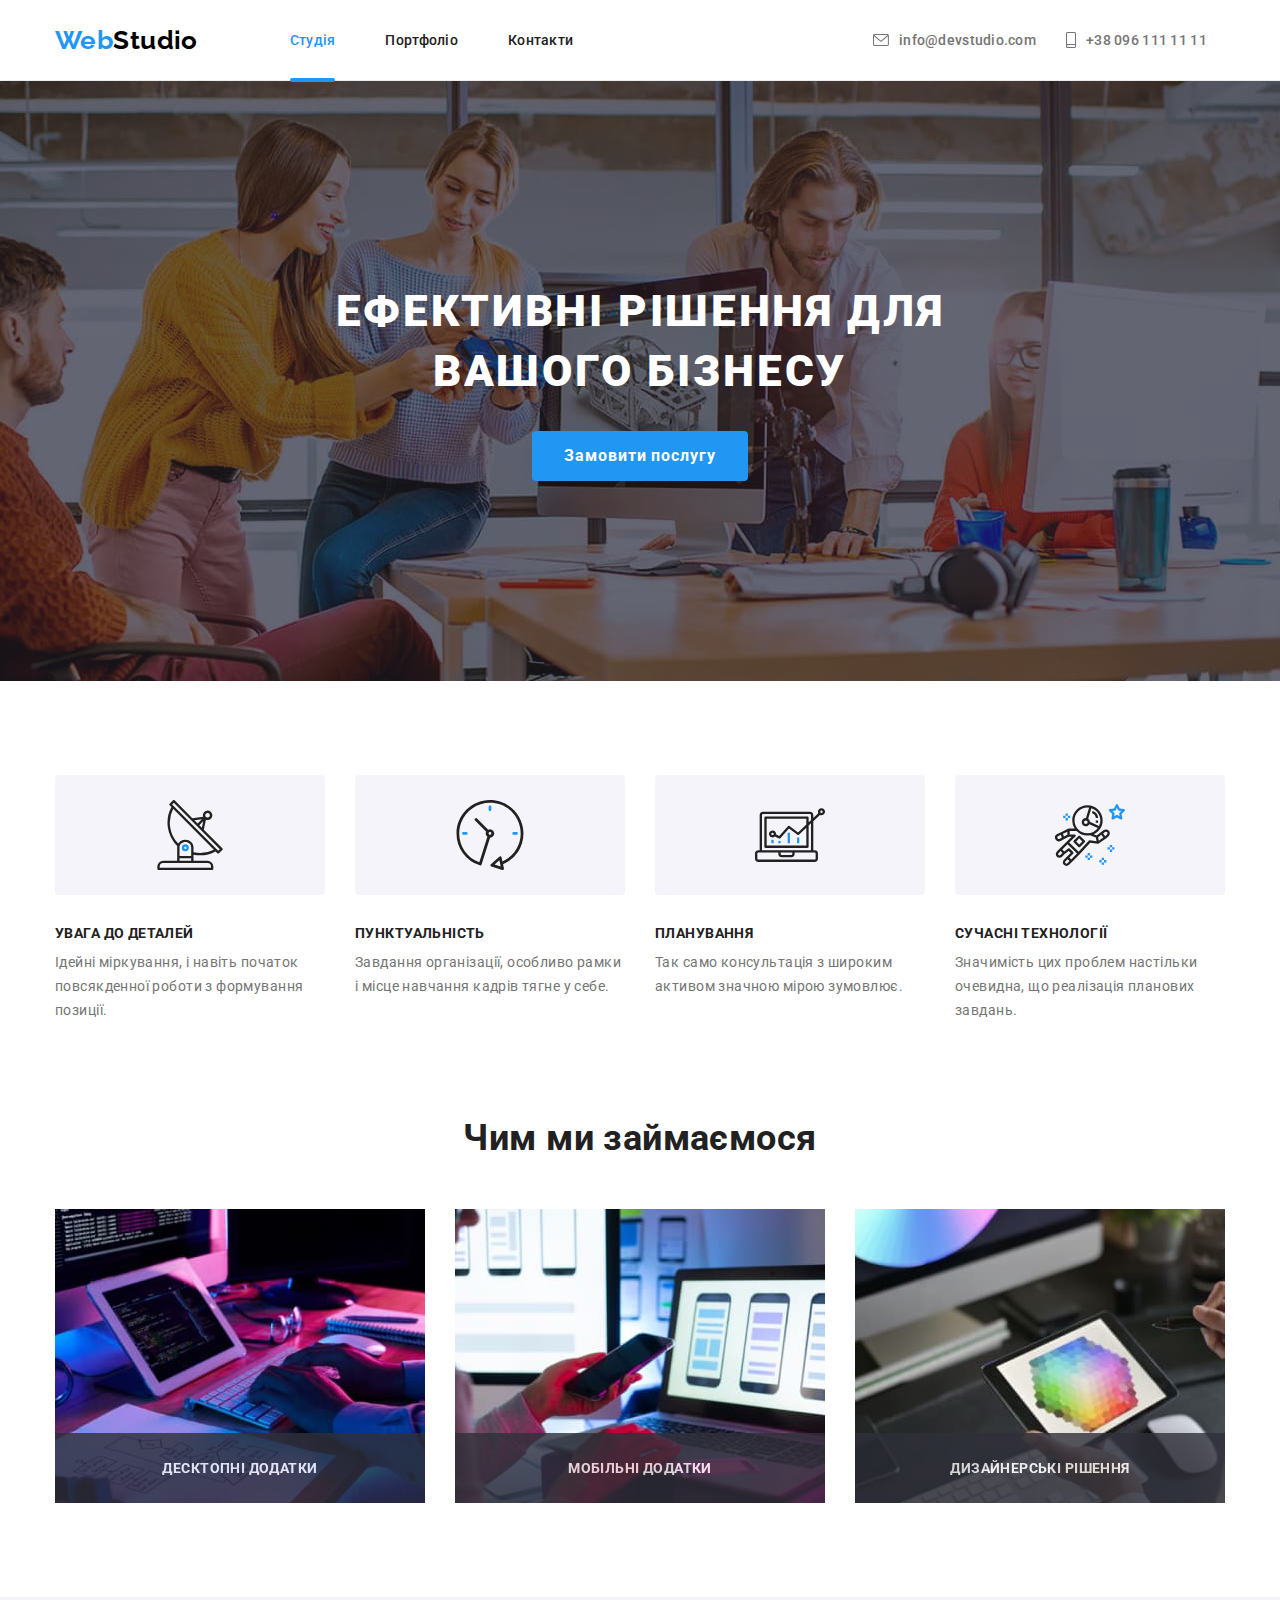
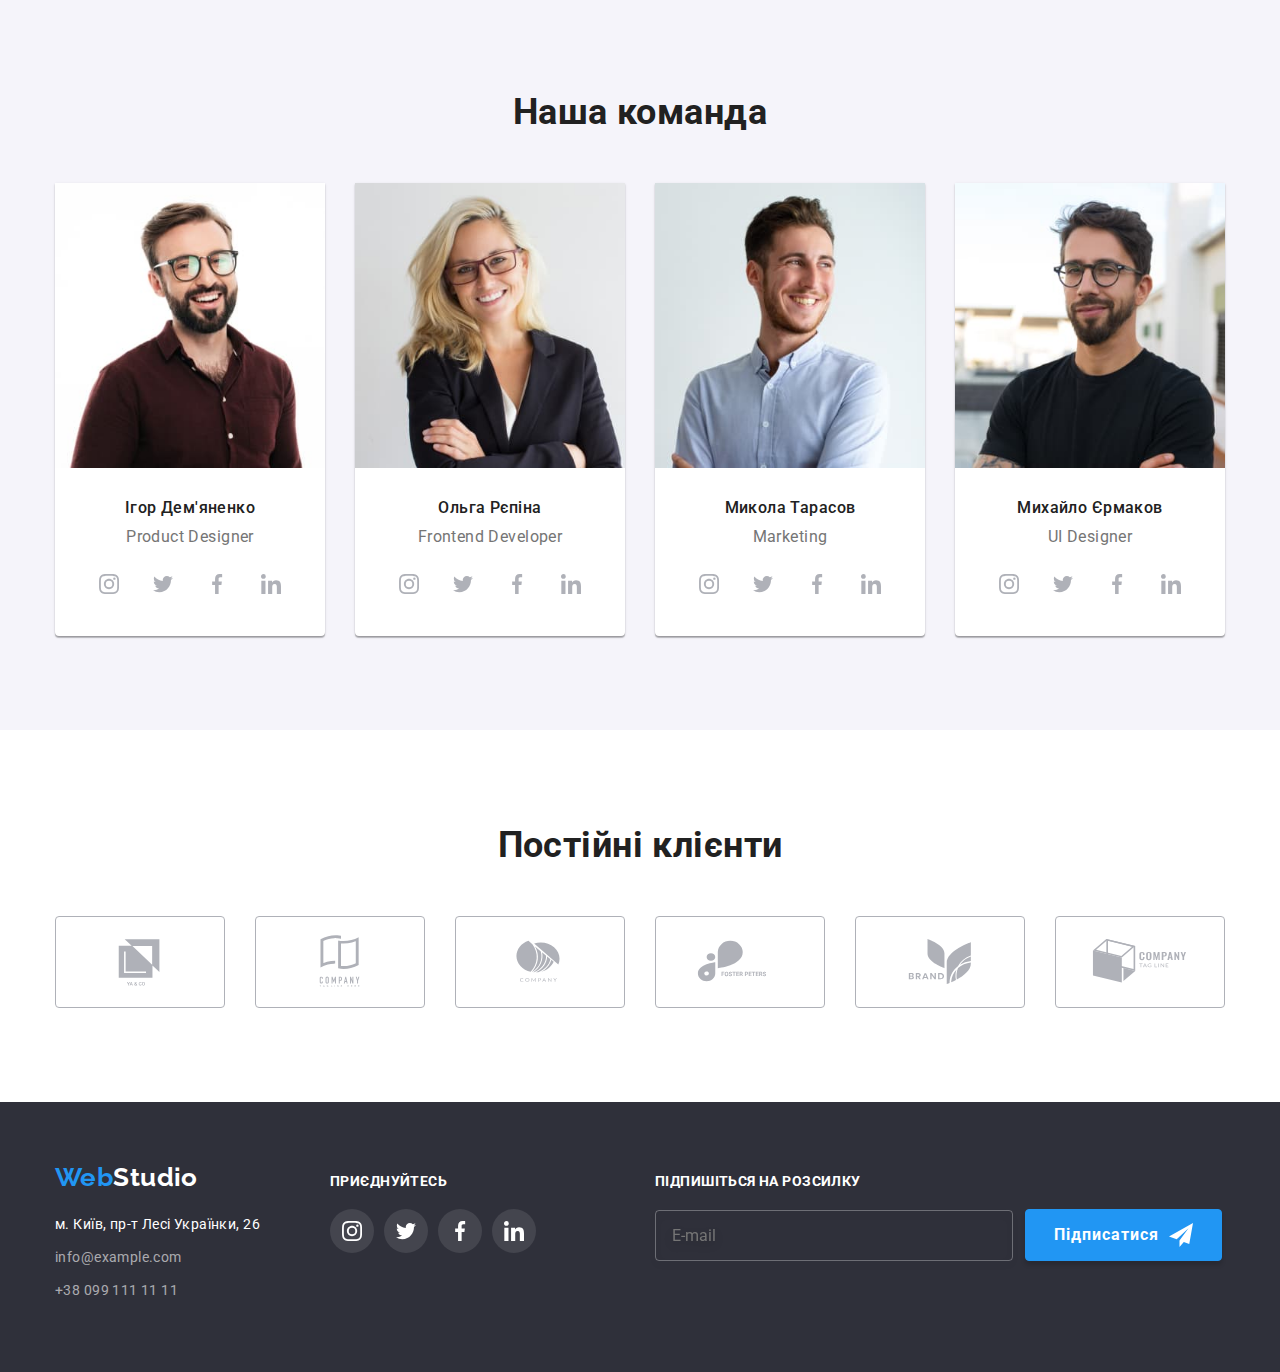
==== commit 47b11415: "descr" ====
--- a/index.html
+++ b/index.html
@@ -39,14 +39,20 @@
           </nav>
           <ul class="header__list">
             <li>
-              <a class="header__link" href="mailto:info@devstudio.com">
+              <a
+                class="header__link header__link--top"
+                href="mailto:info@devstudio.com"
+              >
                 <svg class="header__icon" width="16" height="12">
                   <use href="./images/icons.svg#icon-envelope"></use></svg
                 >info@devstudio.com</a
               >
             </li>
             <li>
-              <a class="header__link" href="tel:+380961111111">
+              <a
+                class="header__link header__link--bottom"
+                href="tel:+380961111111"
+              >
                 <svg class="header__icon" width="10" height="16">
                   <use href="./images/icons.svg#icon-smartphone"></use></svg
                 >+38 096 111 11 11</a
@@ -149,7 +155,7 @@
                   <use href="./images/icons.svg#icon-email"></use>
                 </svg>
               </label>
-              <label class="modal__label">
+              <label class="modal__label modal__label--bottom">
                 Коментар
                 <textarea
                   class="modal__comment"
@@ -230,61 +236,43 @@
           <h2 class="section__title">Чим ми займаємося</h2>
           <ul class="services__list">
             <li class="services__item">
-              <div class="services__thumb">
-                <picture>
-                  <source
-                    srcset="
-                      ./images/studio/desktop/img1.jpg    1x,
-                      ./images/studio/desktop/img1-2x.jpg 2x
-                    "
-                  />
-                  <img
-                    src="./images/studio/desktop/img1.jpg"
-                    alt="Людина працює за компьютером"
-                    width="370"
-                    height="294"
-                  />
-                </picture>
-                <p class="services__description">Десктопні додатки</p>
-              </div>
+              <img
+                srcset="
+                  ./images/studio/desktop/img1.jpg    1x,
+                  ./images/studio/desktop/img1-2x.jpg 2x
+                "
+                src="./images/studio/desktop/img1.jpg"
+                alt="Людина працює за компьютером"
+                width="370"
+                height="294"
+              />
+              <p class="services__description">Десктопні додатки</p>
             </li>
             <li class="services__item">
-              <div class="services__thumb">
-                <picture>
-                  <source
-                    srcset="
-                      ./images/studio/desktop/img2.jpg    1x,
-                      ./images/studio/desktop/img2-2x.jpg 2x
-                    "
-                  />
-                  <img
-                    src="./images/studio/desktop/img2.jpg"
-                    alt="Людина працює з телефоном та ноутбуком"
-                    width="370"
-                    height="294"
-                  />
-                </picture>
-                <p class="services__description">Мобільні додатки</p>
-              </div>
+              <img
+                srcset="
+                  ./images/studio/desktop/img2.jpg    1x,
+                  ./images/studio/desktop/img2-2x.jpg 2x
+                "
+                src="./images/studio/desktop/img2.jpg"
+                alt="Людина працює з телефоном та ноутбуком"
+                width="370"
+                height="294"
+              />
+              <p class="services__description">Мобільні додатки</p>
             </li>
             <li class="services__item">
-              <div class="services__thumb">
-                <picture>
-                  <source
-                    srcset="
-                      ./images/studio/desktop/img3.jpg    1x,
-                      ./images/studio/desktop/img3-2x.jpg 2x
-                    "
-                  />
-                  <img
-                    src="./images/studio/desktop/img3.jpg"
-                    alt="Людина працює з планшетом"
-                    width="370"
-                    height="294"
-                  />
-                </picture>
-                <p class="services__description">Дизайнерські рішення</p>
-              </div>
+              <img
+                srcset="
+                  ./images/studio/desktop/img3.jpg    1x,
+                  ./images/studio/desktop/img3-2x.jpg 2x
+                "
+                src="./images/studio/desktop/img3.jpg"
+                alt="Людина працює з планшетом"
+                width="370"
+                height="294"
+              />
+              <p class="services__description">Дизайнерські рішення</p>
             </li>
           </ul>
         </div>
--- a/css/main.min.css
+++ b/css/main.min.css
@@ -1 +1 @@
-h1,h2,h3,p,ul{margin:0;padding:0}img{display:block;max-width:100%;height:auto}a{display:block}a,a:visited,a:hover{text-decoration:none}ul,ol{list-style:none}:focus,:active{outline:none}a:focus,a:active{outline:none}:root{--text-color-theme-dark: #ffffff;--text-color-theme-light: #757575;--title-text-color: #212121;--contacts-color: rgba(255, 255, 255, 0.6);--logo-color: #000000;--accent-color: #2196f3;--btn-active-color: #188ce8;--background-dark: #2f303a;--background-light: #f5f4fa;--gap: 30px;--fill-color: #afb1b8;--footer-soc-background-color: rgba(255, 255, 255, 0.1);--bg-gradient: linear-gradient(rgba(47, 48, 58, 0.4), rgba(47, 48, 58, 0.4))}.title-hidden,.feature-title{position:absolute;width:1px;margin:-1px;height:1px;padding:0;overflow:hidden;border:0;clip:rect(0 0 0 0)}body{font-family:"Roboto",sans-serif;color:var(--text-color-theme-light);font-size:14px;letter-spacing:.03em}.container{width:100%;padding:0 15px;margin:0 auto}@media screen and (min-width: 480px){.container{width:480px}}@media screen and (min-width: 768px){.container{width:768px}}@media screen and (min-width: 1200px){.container{width:1200px}}.section{padding:60px 0}@media screen and (min-width: 1200px){.section{padding:94px 0}}.section__title{font-size:36px;line-height:1.167;color:var(--title-text-color);text-align:center;margin-bottom:50px}.logo,.footer__logo,.mobile__logo,.nav__logo{font-family:"Raleway",sans-serif;font-weight:700;font-size:26px;line-height:1.192}.logo-accent{color:var(--accent-color)}.header{background:var(--text-color-theme-dark);border-bottom:1px solid #ececec}@media screen and (min-width: 768px){.header__list{display:-webkit-box;display:-ms-flexbox;display:flex;-webkit-box-orient:vertical;-webkit-box-direction:normal;-ms-flex-direction:column;flex-direction:column;gap:10px}}@media screen and (min-width: 1200px){.header__list{-webkit-box-orient:horizontal;-webkit-box-direction:normal;-ms-flex-direction:row;flex-direction:row;margin-left:auto;gap:30px;width:352px;-webkit-box-align:center;-ms-flex-align:center;align-items:center}}.header__link{font-weight:500;line-height:1.143;letter-spacing:.02em;color:var(--text-color-theme-light);-webkit-transition-property:color;transition-property:color;-webkit-transition-duration:250ms;transition-duration:250ms;-webkit-transition-timing-function:cubic-bezier(0.4, 0, 0.2, 1);transition-timing-function:cubic-bezier(0.4, 0, 0.2, 1);display:-webkit-box;display:-ms-flexbox;display:flex;-webkit-box-align:center;-ms-flex-align:center;align-items:center}.header__link:focus,.header__link:hover{color:var(--accent-color)}.header__icon{fill:currentColor;margin-right:10px}.nav__logo{color:var(--logo-color)}@media screen and (min-width: 768px){.nav__logo{font-size:24px;line-height:1.167}}@media screen and (min-width: 1200px){.nav__logo{font-size:26px}}.nav__list{-webkit-box-pack:justify;-ms-flex-pack:justify;justify-content:space-between;-webkit-box-align:center;-ms-flex-align:center;align-items:center;gap:50px}.nav__link{font-weight:500;line-height:1.143;letter-spacing:.02em;color:var(--title-text-color);padding:32px 0;-webkit-transition-property:color;transition-property:color;-webkit-transition-duration:250ms;transition-duration:250ms;-webkit-transition-timing-function:cubic-bezier(0.4, 0, 0.2, 1);transition-timing-function:cubic-bezier(0.4, 0, 0.2, 1);position:relative}.nav__link:focus,.nav__link:hover{color:var(--accent-color)}.header__wraper{display:none}@media screen and (min-width: 768px){.header__wraper{display:-webkit-box;display:-ms-flexbox;display:flex;-webkit-box-pack:justify;-ms-flex-pack:justify;justify-content:space-between;-webkit-box-align:center;-ms-flex-align:center;align-items:center}.header__wraper .nav,.header__wraper .nav__list{display:-webkit-box;display:-ms-flexbox;display:flex;-webkit-box-align:center;-ms-flex-align:center;align-items:center}.header__wraper .nav__list{margin-left:87px}}@media screen and (min-width: 1200px){.header__wraper .nav__list{margin-left:92px}}.mobile{display:-webkit-box;display:-ms-flexbox;display:flex;-webkit-box-pack:justify;-ms-flex-pack:justify;justify-content:space-between;-webkit-box-align:center;-ms-flex-align:center;align-items:center}@media screen and (min-width: 768px){.mobile{display:none}}.mobile__logo{color:var(--logo-color);margin:16px 0;font-size:24px;line-height:1.167}.mobile__menu-open{padding:0;border:none;background-color:var(--text-color-theme-dark)}.mobile__menu{position:fixed;background-color:var(--text-color-theme-dark);width:100%;height:100%;left:0;top:0;z-index:1;opacity:1;padding:48px 40px;display:-webkit-box;display:-ms-flexbox;display:flex;-webkit-box-orient:vertical;-webkit-box-direction:normal;-ms-flex-direction:column;flex-direction:column;-webkit-box-pack:justify;-ms-flex-pack:justify;justify-content:space-between}.mobile__menu.is-hidden{visibility:hidden;opacity:0;pointer-events:none}.mobile__top{position:relative}.mobile__close{position:absolute;top:10px;right:15px;background-color:var(--text-color-theme-dark);padding:0;border:none}.mobile__close:hover,.mobile__close:focus{fill:var(--accent-color)}.mobile__list{display:-webkit-box;display:-ms-flexbox;display:flex;-webkit-box-orient:vertical;-webkit-box-direction:normal;-ms-flex-direction:column;flex-direction:column;gap:32px}.mobile__list>li{position:relative}.mobile__link{font-weight:500;font-size:40px;line-height:1.175;letter-spacing:.02em;color:var(--title-text-color)}.current-mobile{color:var(--accent-color)}.current-mobile:hover::after{content:"";position:absolute;width:100%;height:4px;background:var(--accent-color);border-radius:2px;left:0;bottom:-5px}.mobile__tell-link{font-weight:500;font-size:34px;line-height:1.176;letter-spacing:.02em;color:var(--accent-color);margin-bottom:32px}.mobile__email-link{font-weight:500;font-size:24px;line-height:1.167;letter-spacing:.02em;color:var(--text-color-theme-light);margin-bottom:64px}.menu-soc{display:-webkit-box;display:-ms-flexbox;display:flex;gap:10px}.menu-soc__link{font-weight:500;font-size:18px;line-height:1.222;letter-spacing:.02em;color:var(--accent-color);padding-right:10px}.menu-soc__link:not(:last-child){border-right:1px solid rgba(33,33,33,.2)}.current{color:var(--accent-color)}.current::after{content:"";position:absolute;width:100%;height:4px;background:var(--accent-color);border-radius:2px;bottom:-1.5px;left:0}.hero{background:var(--background-dark);padding:100px 0;text-align:center;width:100%;background-size:cover;background-position:center;background-repeat:no-repeat;background-image:var(--bg-gradient),url(../images/studio/mobile/hero-mob.jpg)}@media(min-device-pixel-ratio: 2),(-webkit-min-device-pixel-ratio: 2),(min-resolution: 192dpi),(min-resolution: 2dppx){.hero{background-image:var(--bg-gradient),url(../images/studio/mobile/hero-mob-2x.jpg)}}@media screen and (min-width: 768px){.hero{padding:118px 0;background-image:var(--bg-gradient),url(../images/studio/tablet/hero-tab.jpg)}}@media screen and (min-width: 768px)and (min-device-pixel-ratio: 2),screen and (min-width: 768px)and (-webkit-min-device-pixel-ratio: 2),screen and (min-width: 768px)and (min-resolution: 192dpi),screen and (min-width: 768px)and (min-resolution: 2dppx){.hero{background-image:var(--bg-gradient),url(../images/studio/tablet/hero-tab-2x.jpg)}}@media screen and (min-width: 1200px){.hero{padding:200px 0;background-image:var(--bg-gradient),url(../images/studio/desktop/hero.jpg)}}@media screen and (min-width: 1200px)and (min-device-pixel-ratio: 2),screen and (min-width: 1200px)and (-webkit-min-device-pixel-ratio: 2),screen and (min-width: 1200px)and (min-resolution: 192dpi),screen and (min-width: 1200px)and (min-resolution: 2dppx){.hero{background-image:var(--bg-gradient),url(../images/studio/desktop/hero-2x.jpg)}}.hero__title{font-weight:900;font-size:26px;line-height:1.364;letter-spacing:.06em;text-transform:uppercase;color:var(--text-color-theme-dark);text-align:center;max-width:360px;margin-bottom:30px;margin-left:auto;margin-right:auto}@media screen and (min-width: 1200px){.hero__title{font-size:44px;max-width:696px}}.hero__btn{font-family:inherit;font-weight:700;font-size:16px;line-height:1.875;letter-spacing:.06em;color:var(--text-color-theme-dark);background:var(--accent-color);border:none;cursor:pointer;border-radius:4px;border-color:var(--accent-color);padding:10px 32px;-webkit-transition-property:background-color;transition-property:background-color;-webkit-transition-duration:250ms;transition-duration:250ms;-webkit-transition-timing-function:cubic-bezier(0.4, 0, 0.2, 1);transition-timing-function:cubic-bezier(0.4, 0, 0.2, 1)}.hero__btn:hover,.hero__btn:focus{background-color:var(--btn-active-color);outline:none}.backdrop{position:fixed;width:100%;height:100%;background-color:rgba(0,0,0,.2);left:0;top:0;z-index:1;opacity:1;-webkit-transition:opacity 250ms;transition:opacity 250ms}.backdrop.is-hidden{visibility:hidden;opacity:0;pointer-events:none;-webkit-transition:opacity 250ms,visibility 250ms;transition:opacity 250ms,visibility 250ms}.backdrop.is-hidden.is-hidden .modal{-webkit-transform:scale(4);transform:scale(4);-webkit-transition:visibility 250ms,-webkit-transform 250ms;transition:visibility 250ms,-webkit-transform 250ms;transition:transform 250ms,visibility 250ms;transition:transform 250ms,visibility 250ms,-webkit-transform 250ms}.modal{position:absolute;top:50%;left:50%;-webkit-transform:translate(-50%, -50%);transform:translate(-50%, -50%);width:450px;height:609px;background-color:var(--text-color-theme-dark);border-radius:4px;-webkit-box-shadow:0px 1px 3px rgba(0,0,0,.12),0px 1px 1px rgba(0,0,0,.14),0px 2px 1px rgba(0,0,0,.2);box-shadow:0px 1px 3px rgba(0,0,0,.12),0px 1px 1px rgba(0,0,0,.14),0px 2px 1px rgba(0,0,0,.2);-webkit-transition:-webkit-transform 250ms;transition:-webkit-transform 250ms;transition:transform 250ms;transition:transform 250ms, -webkit-transform 250ms;padding:40px}@media screen and (min-width: 1200px){.modal{width:528px;height:581px}}.modal__btn{position:absolute;top:8px;right:8px;padding:5px;border:1px solid rgba(0,0,0,.1);border-radius:50%;background-color:var(--text-color-theme-dark);display:-webkit-box;display:-ms-flexbox;display:flex;-webkit-box-align:center;-ms-flex-align:center;align-items:center;-webkit-box-pack:center;-ms-flex-pack:center;justify-content:center}.modal__icon{fill:currentColor;-webkit-transition:fill 250ms cubic-bezier(0.4, 0, 0.2, 1);transition:fill 250ms cubic-bezier(0.4, 0, 0.2, 1)}.modal__icon:hover,.modal__icon:focus{fill:var(--accent-color)}.modal__btn:hover .modal__icon,.modal__btn:focus .modal__icon{fill:var(--accent-color)}.modal__title{font-weight:700;font-size:20px;line-height:1.15;text-align:center;color:var(--title-text-color);margin-bottom:12px;padding:0 19px}.modal__label{font-size:12px;line-height:1.667;letter-spacing:.01em;color:var(--text-color-theme-light);display:-webkit-box;display:-ms-flexbox;display:flex;-webkit-box-orient:vertical;-webkit-box-direction:normal;-ms-flex-direction:column;flex-direction:column;margin-bottom:10px;text-align:left;position:relative}.modal__input-icon{position:absolute;left:12px;bottom:11px;-webkit-transition:fill 250ms cubic-bezier(0.4, 0, 0.2, 1);transition:fill 250ms cubic-bezier(0.4, 0, 0.2, 1)}.modal__input:focus+.modal__input-icon{fill:var(--accent-color)}.modal__input,.modal__comment{border:1px solid rgba(33,33,33,.2);border-radius:4px}.modal__input{width:100%;padding:12px 42px;-webkit-transition:border-color 250ms cubic-bezier(0.4, 0, 0.2, 1);transition:border-color 250ms cubic-bezier(0.4, 0, 0.2, 1)}.modal__input:focus{border-color:var(--accent-color)}.modal__comment{resize:none;padding:12px 16px;height:120px}.modal__comment:focus{border-color:var(--accent-color)}.modal__comment::-webkit-input-placeholder{color:rgba(117,117,117,.5)}.modal__comment::-moz-placeholder{color:rgba(117,117,117,.5)}.modal__comment:-ms-input-placeholder{color:rgba(117,117,117,.5)}.modal__comment::-ms-input-placeholder{color:rgba(117,117,117,.5)}.modal__comment::placeholder,.modal__comment,.modal__input{color:rgba(117,117,117,.5)}.modal__policy{display:-webkit-box;display:-ms-flexbox;display:flex;margin-bottom:30px;margin-top:20px;position:relative;-webkit-box-align:baseline;-ms-flex-align:baseline;align-items:baseline;font-size:12px;line-height:1.167}@media screen and (min-width: 1200px){.modal__policy{font-size:inherit;line-height:inherit}}.modal__policy span{margin-left:22px}@media screen and (min-width: 1200px){.modal__policy span{margin-left:36px}}.modal__checkbox{position:absolute;width:1px;height:1px;margin:-1px;padding:0;border:0;clip:rect(0 0 0 0);overflow:hidden}.modal__checbox-icon{display:block;position:absolute;cursor:pointer;border:2px solid var(--title-text-color);fill:var(--text-color-theme-dark);border-radius:2px;-webkit-transition:border-color 250ms cubic-bezier(0.4, 0, 0.2, 1),background-color 250ms cubic-bezier(0.4, 0, 0.2, 1);transition:border-color 250ms cubic-bezier(0.4, 0, 0.2, 1),background-color 250ms cubic-bezier(0.4, 0, 0.2, 1)}@media screen and (min-width: 1200px){.modal__checbox-icon{left:14px}}.modal__checbox-link{text-decoration:underline;margin-left:8px;color:var(--accent-color)}.modal__checkbox:checked+.modal__checbox-icon{background-color:var(--accent-color);border-color:rgba(0,0,0,0)}.modal__checkbox:focus+.modal__checbox-icon{border:1px solid var(--accent-color)}.modal__form-btn{padding:10px 52px;background-color:var(--accent-color);-webkit-box-shadow:0px 4px 4px rgba(0,0,0,.15);box-shadow:0px 4px 4px rgba(0,0,0,.15);border-radius:4px;border-color:var(--accent-color);font-weight:700;font-size:16px;line-height:1.875;letter-spacing:.06em;color:var(--text-color-theme-dark);-webkit-transition:background-color 250ms cubic-bezier(0.4, 0, 0.2, 1),-webkit-box-shadow 250ms cubic-bezier(0.4, 0, 0.2, 1);transition:background-color 250ms cubic-bezier(0.4, 0, 0.2, 1),-webkit-box-shadow 250ms cubic-bezier(0.4, 0, 0.2, 1);transition:box-shadow 250ms cubic-bezier(0.4, 0, 0.2, 1),background-color 250ms cubic-bezier(0.4, 0, 0.2, 1);transition:box-shadow 250ms cubic-bezier(0.4, 0, 0.2, 1),background-color 250ms cubic-bezier(0.4, 0, 0.2, 1),-webkit-box-shadow 250ms cubic-bezier(0.4, 0, 0.2, 1)}.modal__form-btn:hover,.modal__form-btn:focus{background-color:var(--btn-active-color);-webkit-box-shadow:0px 4px 4px rgba(0,0,0,.15);box-shadow:0px 4px 4px rgba(0,0,0,.15)}.features{background-color:var(--text-color-theme-dark)}@media screen and (min-width: 768px){.features__list{display:-webkit-box;display:-ms-flexbox;display:flex;-ms-flex-wrap:wrap;flex-wrap:wrap;gap:30px}}.features__item{margin-bottom:30px}@media screen and (min-width: 768px){.features__item{width:calc((100% - var(--gap)*1)/2);margin-bottom:0}}@media screen and (min-width: 1200px){.features__item{width:calc((100% - var(--gap)*3)/4);margin-bottom:0}}.features__icon-wraper{display:-webkit-box;display:-ms-flexbox;display:flex;-webkit-box-pack:center;-ms-flex-pack:center;justify-content:center;-webkit-box-align:center;-ms-flex-align:center;align-items:center;margin-bottom:30px;padding:25px 0;border-radius:4px;background-color:#f5f4fa;-webkit-transition-property:-webkit-filter;transition-property:-webkit-filter;transition-property:filter;transition-property:filter, -webkit-filter;-webkit-transition-duration:250ms;transition-duration:250ms;-webkit-transition-timing-function:cubic-bezier(0.4, 0, 0.2, 1);transition-timing-function:cubic-bezier(0.4, 0, 0.2, 1)}.features__icon-wraper:hover{-webkit-filter:drop-shadow(0px 4px 4px rgba(0, 0, 0, 0.25));filter:drop-shadow(0px 4px 4px rgba(0, 0, 0, 0.25))}.features__title{font-size:14px;line-height:1.143;text-transform:uppercase;color:var(--title-text-color);margin-bottom:10px}.features__descr{line-height:1.714;color:var(--text-color-theme-light)}.services{padding-top:0;display:none}.services__thumb{position:relative;min-height:294px;margin-bottom:30px}.services__thumb>img{position:absolute;top:0;left:0;-o-object-fit:cover;object-fit:cover}.services__description{position:absolute;width:100%;padding:27px 0;font-weight:700;line-height:1.143;text-transform:uppercase;color:var(--text-color-theme-dark);background-color:#2f303a;opacity:80%;bottom:0;display:-webkit-box;display:-ms-flexbox;display:flex;-webkit-box-pack:center;-ms-flex-pack:center;justify-content:center;-webkit-box-align:center;-ms-flex-align:center;align-items:center;text-align:center}@media screen and (min-width: 1200px){.services{display:block}.services__list{display:-webkit-box;display:-ms-flexbox;display:flex;gap:30px}}.our-team{background:var(--background-light);width:100%}@media screen and (min-width: 768px){.our-team__list{display:-webkit-box;display:-ms-flexbox;display:flex;-ms-flex-wrap:wrap;flex-wrap:wrap;gap:30px}}.our-team__item{background:var(--text-color-theme-dark);margin-bottom:30px;border-radius:0px 0px 4px 4px;-webkit-box-shadow:0px 1px 3px rgba(0,0,0,.12),0px 1px 1px rgba(0,0,0,.14),0px 2px 1px rgba(0,0,0,.2);box-shadow:0px 1px 3px rgba(0,0,0,.12),0px 1px 1px rgba(0,0,0,.14),0px 2px 1px rgba(0,0,0,.2)}@media screen and (min-width: 768px){.our-team__item{width:calc((100% - var(--gap)*1)/2);margin-bottom:0}}@media screen and (min-width: 1200px){.our-team__item{width:calc((100% - var(--gap)*3)/4);margin-bottom:0}}.our-team__content{padding:30px 32px}.our-team__name{font-weight:500;font-size:16px;line-height:1.188;color:var(--title-text-color);text-align:center}.our-team__descr{font-size:16px;line-height:1.188;color:var(--text-color-theme-light);text-align:center;margin-top:10px}.our-soc{display:-webkit-box;display:-ms-flexbox;display:flex;-webkit-box-align:center;-ms-flex-align:center;align-items:center;-webkit-box-pack:center;-ms-flex-pack:center;justify-content:center;gap:10px;margin-top:16px}.our-soc__item{width:44px;height:44px;display:-webkit-box;display:-ms-flexbox;display:flex;gap:10px}.our-soc__link{display:-webkit-box;display:-ms-flexbox;display:flex;-webkit-box-pack:center;-ms-flex-pack:center;justify-content:center;-webkit-box-align:center;-ms-flex-align:center;align-items:center;width:100%;height:100%;border-radius:50%;background-color:var(--text-color-theme-dark);fill:var(--fill-color);-webkit-transition-property:background-color;transition-property:background-color;-webkit-transition-duration:250ms;transition-duration:250ms;-webkit-transition-timing-function:cubic-bezier(0.4, 0, 0.2, 1);transition-timing-function:cubic-bezier(0.4, 0, 0.2, 1)}.our-soc__link:hover,.our-soc__link:focus{background-color:var(--accent-color)}.our-soc__icon{-webkit-transition-property:fill;transition-property:fill;-webkit-transition-duration:250ms;transition-duration:250ms;-webkit-transition-timing-function:cubic-bezier(0.4, 0, 0.2, 1);transition-timing-function:cubic-bezier(0.4, 0, 0.2, 1)}.our-soc__icon:hover,.our-soc__icon:focus{fill:var(--text-color-theme-dark)}.our-soc__link:hover .our-soc__icon,.our-soc__link:focus .our-soc__icon{fill:var(--text-color-theme-dark)}.clients{display:-webkit-box;display:-ms-flexbox;display:flex;-ms-flex-wrap:wrap;flex-wrap:wrap;gap:30px}.clients li{width:calc((100% - var(--gap)*1)/2)}@media screen and (min-width: 768px){.clients li{width:calc((100% - var(--gap)*2)/3)}}@media screen and (min-width: 1200px){.clients li{width:calc((100% - var(--gap)*5)/6)}}.clients__link{display:-webkit-box;display:-ms-flexbox;display:flex;-webkit-box-align:center;-ms-flex-align:center;align-items:center;-webkit-box-pack:center;-ms-flex-pack:center;justify-content:center;height:92px;padding:15px 0;border:1px solid #afb1b8;border-radius:4px;-webkit-transition-property:border-color;transition-property:border-color;-webkit-transition-duration:250ms;transition-duration:250ms;-webkit-transition-timing-function:cubic-bezier(0.4, 0, 0.2, 1);transition-timing-function:cubic-bezier(0.4, 0, 0.2, 1)}.clients__link:hover,.clients__link:focus{border-color:var(--accent-color)}.clients__logo{fill:var(--fill-color);-webkit-transition-property:fill;transition-property:fill;-webkit-transition-duration:250ms;transition-duration:250ms;-webkit-transition-timing-function:cubic-bezier(0.4, 0, 0.2, 1);transition-timing-function:cubic-bezier(0.4, 0, 0.2, 1)}.clients__logo:hover,.clients__logo:focus{fill:var(--accent-color)}.clients__link:hover .clients__logo,.clients__link:focus .clients__logo{fill:var(--accent-color)}.footer{background:var(--background-dark);padding:60px 0}.footer__logo{color:var(--text-color-theme-dark)}.footer__wraper{text-align:center}@media screen and (min-width: 768px){.footer__wraper .footer__link-wraper{display:-webkit-box;display:-ms-flexbox;display:flex;-ms-flex-pack:distribute;justify-content:space-around;-webkit-box-align:baseline;-ms-flex-align:baseline;align-items:baseline}}@media screen and (min-width: 1200px){.footer__wraper{text-align:left;display:-webkit-box;display:-ms-flexbox;display:flex;-webkit-box-align:baseline;-ms-flex-align:baseline;align-items:baseline}}.footer__soc-link{margin-top:60px}@media screen and (min-width: 768px){.footer__soc-link{margin-top:0}}@media screen and (min-width: 1200px){.footer__soc-link{margin-left:70px}}.footer__text{font-weight:700;font-size:14px;line-height:1.143;color:var(--text-color-theme-dark);margin-bottom:20px;text-transform:uppercase}.footer__list{display:-webkit-box;display:-ms-flexbox;display:flex;-webkit-box-align:center;-ms-flex-align:center;align-items:center;-webkit-box-pack:center;-ms-flex-pack:center;justify-content:center;gap:10px}.footer__item{width:44px;height:44px;display:-webkit-box;display:-ms-flexbox;display:flex}.footer__link{width:100%;height:100%;padding:12px;border-radius:50%;background-color:var(--footer-soc-background-color);fill:var(--text-color-theme-dark);-webkit-transition-property:background-color;transition-property:background-color;-webkit-transition-duration:250ms;transition-duration:250ms;-webkit-transition-timing-function:cubic-bezier(0.4, 0, 0.2, 1);transition-timing-function:cubic-bezier(0.4, 0, 0.2, 1)}.footer__link:hover,.footer__link:focus{background-color:var(--accent-color)}.footer__form-wraper{width:100%;margin-top:60px}@media screen and (min-width: 768px){.footer__form-wraper{margin-left:auto;margin-right:auto}}@media screen and (min-width: 1200px){.footer__form-wraper{width:570px;display:-webkit-box;display:-ms-flexbox;display:flex;-webkit-box-orient:vertical;-webkit-box-direction:normal;-ms-flex-direction:column;flex-direction:column;margin-left:auto;margin-top:0;margin-right:0;margin-left:auto}}.footer__form{width:100%}@media screen and (min-width: 1200px){.footer__form{display:-webkit-box;display:-ms-flexbox;display:flex;-webkit-box-align:center;-ms-flex-align:center;align-items:center;gap:12px}}.footer__form-label>input{width:100%;padding:15px 16px;font-size:16px;line-height:1.25px;color:rgba(255,255,255,.6);background-color:inherit;border:1px solid rgba(255,255,255,.3);-webkit-filter:drop-shadow(0px 4px 4px rgba(0, 0, 0, 0.15));filter:drop-shadow(0px 4px 4px rgba(0, 0, 0, 0.15));border-radius:4px}@media screen and (min-width: 768px){.footer__form-label>input{width:450px}}@media screen and (min-width: 1200px){.footer__form-label>input{width:358px}}.footer__btn{-webkit-box-sizing:content-box;box-sizing:content-box;padding:10px 28px;margin:0 auto;border:1px solid var(--accent-color);background-color:var(--accent-color);-webkit-box-shadow:0px 4px 4px rgba(0,0,0,.15);box-shadow:0px 4px 4px rgba(0,0,0,.15);border-radius:4px;display:-webkit-box;display:-ms-flexbox;display:flex;-webkit-box-align:center;-ms-flex-align:center;align-items:center;font-weight:700;font-size:16px;line-height:1.875;letter-spacing:.06em;color:var(--text-color-theme-dark);margin-top:20px}@media screen and (min-width: 1200px){.footer__btn{margin:0}}.footer__btn-icon{margin-left:10px}.address{margin-top:20px}.address__list{display:-webkit-box;display:-ms-flexbox;display:flex;-webkit-box-orient:vertical;-webkit-box-direction:normal;-ms-flex-direction:column;flex-direction:column;gap:9px}.address__map{line-height:1.71;color:var(--text-color-theme-dark);font-style:normal;-webkit-transition-property:color;transition-property:color;-webkit-transition-duration:250ms;transition-duration:250ms;-webkit-transition-timing-function:cubic-bezier(0.4, 0, 0.2, 1);transition-timing-function:cubic-bezier(0.4, 0, 0.2, 1)}.address__map:hover,.address__map:focus{color:var(--accent-color)}.address__contacts{font-style:normal;line-height:1.71;color:var(--contacts-color);-webkit-transition-property:color;transition-property:color;-webkit-transition-duration:250ms;transition-duration:250ms;-webkit-transition-timing-function:cubic-bezier(0.4, 0, 0.2, 1);transition-timing-function:cubic-bezier(0.4, 0, 0.2, 1)}.address__contacts:hover,.address__contacts:focus{color:var(--accent-color)}.portfolio__nav{margin-bottom:50px;-webkit-box-pack:center;-ms-flex-pack:center;justify-content:center}.portfolio__nav-list:not(:last-child){margin-right:8px}.portfolio__nav-btn{font-family:inherit;letter-spacing:inherit;background:var(--background-light);font-weight:500;font-size:16px;line-height:1.625;color:var(--title-text-color);border:none;cursor:pointer;text-align:center;border-radius:4px;padding:6px 22px;-webkit-transition-property:color,background-color,-webkit-box-shadow;transition-property:color,background-color,-webkit-box-shadow;transition-property:color,background-color,box-shadow;transition-property:color,background-color,box-shadow,-webkit-box-shadow;-webkit-transition-duration:250ms;transition-duration:250ms;-webkit-transition-timing-function:cubic-bezier(0.4, 0, 0.2, 1);transition-timing-function:cubic-bezier(0.4, 0, 0.2, 1)}.portfolio__nav-btn:hover,.portfolio__nav-btn:focus{color:var(--text-color-theme-dark);background-color:var(--accent-color);outline:none;-webkit-box-shadow:0px 1px 1px rgba(0,0,0,.12),0px 4px 4px rgba(0,0,0,.06),1px 4px 6px rgba(0,0,0,.16);box-shadow:0px 1px 1px rgba(0,0,0,.12),0px 4px 4px rgba(0,0,0,.06),1px 4px 6px rgba(0,0,0,.16)}.portfolio__set{-ms-flex-wrap:wrap;flex-wrap:wrap;margin:0;padding:0;margin-left:calc(-1*var(--gap));margin-top:calc(-1*var(--gap))}.portfolio__set>.portfolio__item{-ms-flex-preferred-size:calc(33.3333333333% - var(--gap));flex-basis:calc(33.3333333333% - var(--gap));margin-left:var(--gap);margin-top:var(--gap)}.portfolio__link{display:block;-webkit-transition-property:-webkit-box-shadow;transition-property:-webkit-box-shadow;transition-property:box-shadow;transition-property:box-shadow, -webkit-box-shadow;-webkit-transition-duration:250ms;transition-duration:250ms;-webkit-transition-timing-function:cubic-bezier(0.4, 0, 0.2, 1);transition-timing-function:cubic-bezier(0.4, 0, 0.2, 1)}.portfolio__link:hover,.portfolio__link:focus{-webkit-box-shadow:0px 1px 3px rgba(0,0,0,.12),0px 1px 1px rgba(0,0,0,.14),0px 2px 1px rgba(0,0,0,.2);box-shadow:0px 1px 3px rgba(0,0,0,.12),0px 1px 1px rgba(0,0,0,.14),0px 2px 1px rgba(0,0,0,.2)}.portfolio__wraper{padding:20px 24px;border-left:1px solid #eee;border-right:1px solid #eee;border-bottom:1px solid #eee}.portfolio__title{font-weight:700;font-size:18px;line-height:2;letter-spacing:.06em;color:var(--title-text-color);margin-bottom:4px}.portfolio__descr{font-size:16px;line-height:1.875;color:var(--text-color-theme-light)}.overlay{position:relative;overflow:hidden}.overlay__text{position:absolute;left:0;top:0;background-color:rgba(33,150,243,.9);width:100%;height:100%;padding:63px 24px;font-size:18px;line-height:1.556;color:var(--text-color-theme-dark);-webkit-transform:translateY(101%);transform:translateY(101%);-webkit-transition-property:-webkit-transform;transition-property:-webkit-transform;transition-property:transform;transition-property:transform, -webkit-transform;-webkit-transition-duration:250ms;transition-duration:250ms;-webkit-transition-timing-function:cubic-bezier(0.4, 0, 0.2, 1);transition-timing-function:cubic-bezier(0.4, 0, 0.2, 1)}.portfolio__link:hover .overlay__text{-webkit-transform:translateY(0);transform:translateY(0)}/*# sourceMappingURL=main.min.css.map */+h1,h2,h3,p,ul{margin:0;padding:0}img{display:block;max-width:100%;height:auto}a{display:block}a,a:visited,a:hover{text-decoration:none}ul,ol{list-style:none}:focus,:active{outline:none}a:focus,a:active{outline:none}:root{--text-color-theme-dark: #ffffff;--text-color-theme-light: #757575;--title-text-color: #212121;--contacts-color: rgba(255, 255, 255, 0.6);--logo-color: #000000;--accent-color: #2196f3;--btn-active-color: #188ce8;--background-dark: #2f303a;--background-light: #f5f4fa;--gap: 30px;--fill-color: #afb1b8;--footer-soc-background-color: rgba(255, 255, 255, 0.1);--bg-gradient: linear-gradient(rgba(47, 48, 58, 0.4), rgba(47, 48, 58, 0.4))}.portfolio .title-hidden,.feature-title{position:absolute;width:1px;margin:-1px;height:1px;padding:0;overflow:hidden;border:0;clip:rect(0 0 0 0)}body{font-family:"Roboto",sans-serif;color:var(--text-color-theme-light);font-size:14px;letter-spacing:.03em}.container{width:100%;padding:0 15px;margin:0 auto}@media screen and (min-width: 480px){.container{width:480px}}@media screen and (min-width: 768px){.container{width:768px}}@media screen and (min-width: 1200px){.container{width:1200px}}.section{padding:60px 0}@media screen and (min-width: 1200px){.section{padding:94px 0}}.section__title{font-size:28px;line-height:1.179;margin-bottom:30px;color:var(--title-text-color);text-align:center}@media screen and (min-width: 1200px){.section__title{font-size:36px;line-height:1.167;margin-bottom:50px}}.logo,.footer__logo,.mobile__logo,.nav__logo{font-family:"Raleway",sans-serif;font-weight:700;font-size:26px;line-height:1.192}.logo-accent{color:var(--accent-color)}.header{background:var(--text-color-theme-dark);border-bottom:1px solid #ececec}@media screen and (min-width: 768px){.header__list{display:-webkit-box;display:-ms-flexbox;display:flex;-webkit-box-orient:vertical;-webkit-box-direction:normal;-ms-flex-direction:column;flex-direction:column;gap:10px}}@media screen and (min-width: 1200px){.header__list{-webkit-box-orient:horizontal;-webkit-box-direction:normal;-ms-flex-direction:row;flex-direction:row;margin-left:auto;gap:30px;width:352px;-webkit-box-align:center;-ms-flex-align:center;align-items:center}}.header__link--top{padding-top:18px}.header__link--bottom{padding-bottom:18px}.header__link{font-weight:500;line-height:1.143;letter-spacing:.02em;color:var(--text-color-theme-light);-webkit-transition-property:color;transition-property:color;-webkit-transition-duration:250ms;transition-duration:250ms;-webkit-transition-timing-function:cubic-bezier(0.4, 0, 0.2, 1);transition-timing-function:cubic-bezier(0.4, 0, 0.2, 1);display:-webkit-box;display:-ms-flexbox;display:flex;-webkit-box-align:center;-ms-flex-align:center;align-items:center}.header__link:focus,.header__link:hover{color:var(--accent-color)}@media screen and (min-width: 1200px){.header__link{padding:32px 0}}.header__icon{fill:currentColor;margin-right:10px}.nav__logo{color:var(--logo-color);padding:24px 0}@media screen and (min-width: 768px){.nav__logo{font-size:24px;line-height:1.167}}@media screen and (min-width: 1200px){.nav__logo{font-size:26px}}.nav__list{-webkit-box-pack:justify;-ms-flex-pack:justify;justify-content:space-between;-webkit-box-align:center;-ms-flex-align:center;align-items:center;gap:50px}.nav__link{font-weight:500;line-height:1.143;letter-spacing:.02em;color:var(--title-text-color);padding:32px 0;-webkit-transition-property:color;transition-property:color;-webkit-transition-duration:250ms;transition-duration:250ms;-webkit-transition-timing-function:cubic-bezier(0.4, 0, 0.2, 1);transition-timing-function:cubic-bezier(0.4, 0, 0.2, 1);position:relative}.nav__link:focus,.nav__link:hover{color:var(--accent-color)}.header__wraper{display:none}@media screen and (min-width: 768px){.header__wraper{display:-webkit-box;display:-ms-flexbox;display:flex;-webkit-box-pack:justify;-ms-flex-pack:justify;justify-content:space-between;-webkit-box-align:center;-ms-flex-align:center;align-items:center}.header__wraper .nav,.header__wraper .nav__list{display:-webkit-box;display:-ms-flexbox;display:flex;-webkit-box-align:center;-ms-flex-align:center;align-items:center}.header__wraper .nav__list{margin-left:87px}}@media screen and (min-width: 1200px){.header__wraper .nav__list{margin-left:92px}}.mobile{display:-webkit-box;display:-ms-flexbox;display:flex;-webkit-box-pack:justify;-ms-flex-pack:justify;justify-content:space-between;-webkit-box-align:center;-ms-flex-align:center;align-items:center}@media screen and (min-width: 768px){.mobile{display:none}}.mobile__logo{color:var(--logo-color);margin:16px 0;font-size:24px;line-height:1.167}.mobile__menu-open{padding:0;border:none;background-color:var(--text-color-theme-dark);cursor:pointer}.mobile__menu-open:hover,.mobile__menu-open:focus{fill:var(--accent-color)}.mobile__menu{position:fixed;background-color:var(--text-color-theme-dark);width:100%;height:100%;left:0;top:0;z-index:1;opacity:1;padding:48px 40px;display:-webkit-box;display:-ms-flexbox;display:flex;-webkit-box-orient:vertical;-webkit-box-direction:normal;-ms-flex-direction:column;flex-direction:column;-webkit-box-pack:justify;-ms-flex-pack:justify;justify-content:space-between}.mobile__menu.is-hidden{visibility:hidden;opacity:0;pointer-events:none}.mobile__top{position:relative}.mobile__close{position:absolute;top:10px;right:15px;background-color:var(--text-color-theme-dark);padding:0;border:none;cursor:pointer}.mobile__close:hover,.mobile__close:focus{fill:var(--accent-color)}.mobile__list{display:-webkit-box;display:-ms-flexbox;display:flex;-webkit-box-orient:vertical;-webkit-box-direction:normal;-ms-flex-direction:column;flex-direction:column;gap:32px}.mobile__list>li{position:relative}.mobile__link{font-weight:500;font-size:40px;line-height:1.175;letter-spacing:.02em;color:var(--title-text-color)}.mobile__link:hover,.mobile__link:focus{color:var(--accent-color)}.current-mobile{color:var(--accent-color)}.mobile__tell-link{font-weight:500;font-size:34px;line-height:1.176;letter-spacing:.02em;color:var(--accent-color);margin-bottom:32px}.mobile__email-link{font-weight:500;font-size:24px;line-height:1.167;letter-spacing:.02em;color:var(--text-color-theme-light);margin-bottom:64px}.menu-soc{display:-webkit-box;display:-ms-flexbox;display:flex;gap:10px;-ms-flex-wrap:wrap;flex-wrap:wrap}.menu-soc__link{font-weight:500;font-size:18px;line-height:1.222;letter-spacing:.02em;padding-right:10px}.menu-soc__link>a{color:var(--accent-color)}.menu-soc__link:not(:last-child){border-right:1px solid rgba(33,33,33,.2)}.current{color:var(--accent-color)}.current::after{content:"";position:absolute;width:100%;height:4px;background:var(--accent-color);border-radius:2px;bottom:-1.5px;left:0}.hero{background:var(--background-dark);padding:100px 0;text-align:center;width:100%;max-width:1600px;margin:0 auto;background-size:cover;background-position:center;background-repeat:no-repeat;background-image:var(--bg-gradient),url(../images/studio/mobile/hero-mob.jpg)}@media(min-device-pixel-ratio: 2),(-webkit-min-device-pixel-ratio: 2),(min-resolution: 192dpi),(min-resolution: 2dppx){.hero{background-image:var(--bg-gradient),url(../images/studio/mobile/hero-mob-2x.jpg)}}@media screen and (min-width: 768px){.hero{padding:118px 0;background-image:var(--bg-gradient),url(../images/studio/tablet/hero-tab.jpg)}}@media screen and (min-width: 768px)and (min-device-pixel-ratio: 2),screen and (min-width: 768px)and (-webkit-min-device-pixel-ratio: 2),screen and (min-width: 768px)and (min-resolution: 192dpi),screen and (min-width: 768px)and (min-resolution: 2dppx){.hero{background-image:var(--bg-gradient),url(../images/studio/tablet/hero-tab-2x.jpg)}}@media screen and (min-width: 1200px){.hero{padding:200px 0;background-image:var(--bg-gradient),url(../images/studio/desktop/hero.jpg)}}@media screen and (min-width: 1200px)and (min-device-pixel-ratio: 2),screen and (min-width: 1200px)and (-webkit-min-device-pixel-ratio: 2),screen and (min-width: 1200px)and (min-resolution: 192dpi),screen and (min-width: 1200px)and (min-resolution: 2dppx){.hero{background-image:var(--bg-gradient),url(../images/studio/desktop/hero-2x.jpg)}}.hero__title{font-weight:900;font-size:26px;line-height:1.364;letter-spacing:.06em;text-transform:uppercase;color:var(--text-color-theme-dark);text-align:center;max-width:360px;margin-bottom:30px;margin-left:auto;margin-right:auto}@media screen and (min-width: 1200px){.hero__title{font-size:44px;max-width:696px}}.hero__btn{font-family:inherit;font-weight:700;font-size:16px;line-height:1.875;letter-spacing:.06em;color:var(--text-color-theme-dark);background:var(--accent-color);border:none;cursor:pointer;border-radius:4px;border-color:var(--accent-color);padding:10px 32px;-webkit-transition-property:background-color;transition-property:background-color;-webkit-transition-duration:250ms;transition-duration:250ms;-webkit-transition-timing-function:cubic-bezier(0.4, 0, 0.2, 1);transition-timing-function:cubic-bezier(0.4, 0, 0.2, 1)}.hero__btn:hover,.hero__btn:focus{background-color:var(--btn-active-color)}.backdrop{position:fixed;width:100%;height:100%;background-color:rgba(0,0,0,.2);left:0;top:0;z-index:1;opacity:1;-webkit-transition:opacity 250ms;transition:opacity 250ms}.backdrop.is-hidden{visibility:hidden;opacity:0;pointer-events:none;-webkit-transition:opacity 250ms,visibility 250ms;transition:opacity 250ms,visibility 250ms}.backdrop.is-hidden.is-hidden .modal{-webkit-transform:scale(4);transform:scale(4);-webkit-transition:visibility 250ms,-webkit-transform 250ms;transition:visibility 250ms,-webkit-transform 250ms;transition:transform 250ms,visibility 250ms;transition:transform 250ms,visibility 250ms,-webkit-transform 250ms}.modal{position:absolute;top:50%;left:50%;-webkit-transform:translate(-50%, -50%);transform:translate(-50%, -50%);max-width:96%;width:450px;background-color:var(--text-color-theme-dark);border-radius:4px;-webkit-box-shadow:0px 1px 3px rgba(0,0,0,.12),0px 1px 1px rgba(0,0,0,.14),0px 2px 1px rgba(0,0,0,.2);box-shadow:0px 1px 3px rgba(0,0,0,.12),0px 1px 1px rgba(0,0,0,.14),0px 2px 1px rgba(0,0,0,.2);-webkit-transition:-webkit-transform 250ms;transition:-webkit-transform 250ms;transition:transform 250ms;transition:transform 250ms, -webkit-transform 250ms;padding:40px}@media screen and (min-width: 1200px){.modal{width:528px}}.modal__btn{position:absolute;top:8px;right:8px;padding:5px;border:1px solid rgba(0,0,0,.1);border-radius:50%;background-color:var(--text-color-theme-dark);display:-webkit-box;display:-ms-flexbox;display:flex;-webkit-box-align:center;-ms-flex-align:center;align-items:center;-webkit-box-pack:center;-ms-flex-pack:center;justify-content:center}.modal__icon{fill:currentColor;-webkit-transition:fill 250ms cubic-bezier(0.4, 0, 0.2, 1);transition:fill 250ms cubic-bezier(0.4, 0, 0.2, 1)}.modal__icon:hover,.modal__icon:focus{fill:var(--accent-color)}.modal__btn:hover .modal__icon,.modal__btn:focus .modal__icon{fill:var(--accent-color)}.modal__title{font-weight:700;font-size:20px;line-height:1.15;text-align:center;color:var(--title-text-color);margin-bottom:12px;padding:0 19px}.modal__label{font-size:12px;line-height:1.667;letter-spacing:.01em;color:var(--text-color-theme-light);display:-webkit-box;display:-ms-flexbox;display:flex;-webkit-box-orient:vertical;-webkit-box-direction:normal;-ms-flex-direction:column;flex-direction:column;margin-bottom:10px;text-align:left;position:relative}.modal__label--bottom{margin-bottom:20px}.modal__input-icon{position:absolute;left:12px;bottom:11px;-webkit-transition:fill 250ms cubic-bezier(0.4, 0, 0.2, 1);transition:fill 250ms cubic-bezier(0.4, 0, 0.2, 1)}.modal__input:focus+.modal__input-icon{fill:var(--accent-color)}.modal__input,.modal__comment{border:1px solid rgba(33,33,33,.2);border-radius:4px}.modal__input{width:100%;padding:12px 42px;-webkit-transition:border-color 250ms cubic-bezier(0.4, 0, 0.2, 1);transition:border-color 250ms cubic-bezier(0.4, 0, 0.2, 1)}.modal__input:focus{border-color:var(--accent-color)}.modal__comment{resize:none;padding:12px 16px;height:120px}.modal__comment:focus{border-color:var(--accent-color)}.modal__comment::-webkit-input-placeholder{color:rgba(117,117,117,.5)}.modal__comment::-moz-placeholder{color:rgba(117,117,117,.5)}.modal__comment:-ms-input-placeholder{color:rgba(117,117,117,.5)}.modal__comment::-ms-input-placeholder{color:rgba(117,117,117,.5)}.modal__comment::placeholder,.modal__comment,.modal__input{color:rgba(117,117,117,.5)}.modal__policy{display:inline-block;font-size:12px;line-height:1.167;margin-bottom:30px}@media screen and (min-width: 1200px){.modal__policy{font-size:14px;line-height:1.7}}.modal__policy span{margin-left:8px}.modal__checkbox{position:absolute;width:1px;height:1px;margin:-1px;padding:0;border:0;clip:rect(0 0 0 0);overflow:hidden}.modal__checbox-icon{vertical-align:text-bottom;cursor:pointer;border:2px solid var(--title-text-color);fill:var(--text-color-theme-dark);border-radius:2px;-webkit-transition:border-color 250ms cubic-bezier(0.4, 0, 0.2, 1),background-color 250ms cubic-bezier(0.4, 0, 0.2, 1);transition:border-color 250ms cubic-bezier(0.4, 0, 0.2, 1),background-color 250ms cubic-bezier(0.4, 0, 0.2, 1)}@media screen and (min-width: 1200px){.modal__checbox-icon{vertical-align:text-top}}.modal__checbox-link{display:inline;vertical-align:middle;text-decoration:underline;margin-left:8px;color:var(--accent-color)}.modal__checkbox:checked+.modal__checbox-icon{background-color:var(--accent-color);border-color:rgba(0,0,0,0)}.modal__checkbox:focus+.modal__checbox-icon{border:1px solid var(--accent-color)}.modal__form-btn{padding:10px 52px;background-color:var(--accent-color);-webkit-box-shadow:0px 4px 4px rgba(0,0,0,.15);box-shadow:0px 4px 4px rgba(0,0,0,.15);border-radius:4px;border-color:var(--accent-color);font-weight:700;font-size:16px;line-height:1.875;letter-spacing:.06em;color:var(--text-color-theme-dark);-webkit-transition:background-color 250ms cubic-bezier(0.4, 0, 0.2, 1),-webkit-box-shadow 250ms cubic-bezier(0.4, 0, 0.2, 1);transition:background-color 250ms cubic-bezier(0.4, 0, 0.2, 1),-webkit-box-shadow 250ms cubic-bezier(0.4, 0, 0.2, 1);transition:box-shadow 250ms cubic-bezier(0.4, 0, 0.2, 1),background-color 250ms cubic-bezier(0.4, 0, 0.2, 1);transition:box-shadow 250ms cubic-bezier(0.4, 0, 0.2, 1),background-color 250ms cubic-bezier(0.4, 0, 0.2, 1),-webkit-box-shadow 250ms cubic-bezier(0.4, 0, 0.2, 1)}.modal__form-btn:hover,.modal__form-btn:focus{background-color:var(--btn-active-color);-webkit-box-shadow:0px 4px 4px rgba(0,0,0,.15);box-shadow:0px 4px 4px rgba(0,0,0,.15)}.features{background-color:var(--text-color-theme-dark)}@media screen and (min-width: 768px){.features__list{display:-webkit-box;display:-ms-flexbox;display:flex;-ms-flex-wrap:wrap;flex-wrap:wrap;gap:30px}}.features__item{margin-bottom:30px}.features__item:last-child{margin-bottom:0}@media screen and (min-width: 768px){.features__item{width:calc((100% - var(--gap)*1)/2);margin-bottom:0}}@media screen and (min-width: 1200px){.features__item{width:calc((100% - var(--gap)*3)/4);margin-bottom:0}}.features__icon-wraper{display:-webkit-box;display:-ms-flexbox;display:flex;-webkit-box-pack:center;-ms-flex-pack:center;justify-content:center;-webkit-box-align:center;-ms-flex-align:center;align-items:center;height:120px;margin-bottom:30px;border-radius:4px;background-color:#f5f4fa;-webkit-transition-property:-webkit-filter;transition-property:-webkit-filter;transition-property:filter;transition-property:filter, -webkit-filter;-webkit-transition-duration:250ms;transition-duration:250ms;-webkit-transition-timing-function:cubic-bezier(0.4, 0, 0.2, 1);transition-timing-function:cubic-bezier(0.4, 0, 0.2, 1)}.features__icon-wraper:hover{-webkit-filter:drop-shadow(0px 4px 4px rgba(0, 0, 0, 0.25));filter:drop-shadow(0px 4px 4px rgba(0, 0, 0, 0.25))}.features__title{font-size:14px;line-height:1.143;text-transform:uppercase;color:var(--title-text-color);margin-bottom:10px;text-align:center}@media screen and (min-width: 768px){.features__title{text-align:left}}.features__descr{line-height:1.714;color:var(--text-color-theme-light)}.services{padding-top:0;display:none}.services__item{position:relative}.services__description{position:absolute;width:100%;height:70px;font-weight:700;line-height:1.143;text-transform:uppercase;color:var(--text-color-theme-dark);background-color:#2f303a;opacity:80%;bottom:0;display:-webkit-box;display:-ms-flexbox;display:flex;-webkit-box-pack:center;-ms-flex-pack:center;justify-content:center;-webkit-box-align:center;-ms-flex-align:center;align-items:center;text-align:center}@media screen and (min-width: 1200px){.services{display:block}.services__list{display:-webkit-box;display:-ms-flexbox;display:flex;gap:30px}}.our-team{background:var(--background-light);width:100%}@media screen and (min-width: 768px){.our-team__list{display:-webkit-box;display:-ms-flexbox;display:flex;-ms-flex-wrap:wrap;flex-wrap:wrap;gap:30px}}.our-team__item{margin-bottom:30px;background:var(--text-color-theme-dark);border-radius:0px 0px 4px 4px;-webkit-box-shadow:0px 1px 3px rgba(0,0,0,.12),0px 1px 1px rgba(0,0,0,.14),0px 2px 1px rgba(0,0,0,.2);box-shadow:0px 1px 3px rgba(0,0,0,.12),0px 1px 1px rgba(0,0,0,.14),0px 2px 1px rgba(0,0,0,.2)}.our-team__item:last-child{margin-bottom:0}@media screen and (min-width: 768px){.our-team__item{width:calc((100% - var(--gap)*1)/2);margin-bottom:0}}@media screen and (min-width: 1200px){.our-team__item{width:calc((100% - var(--gap)*3)/4);margin-bottom:0}}.our-team__content{padding:30px 32px}.our-team__name{font-weight:500;font-size:16px;line-height:1.188;color:var(--title-text-color);text-align:center}.our-team__descr{font-size:16px;line-height:1.188;color:var(--text-color-theme-light);text-align:center;margin-top:10px}.our-soc{display:-webkit-box;display:-ms-flexbox;display:flex;-webkit-box-align:center;-ms-flex-align:center;align-items:center;-webkit-box-pack:center;-ms-flex-pack:center;justify-content:center;gap:10px;margin-top:16px}.our-soc__item{width:44px;height:44px;display:-webkit-box;display:-ms-flexbox;display:flex;gap:10px}.our-soc__link{display:-webkit-box;display:-ms-flexbox;display:flex;-webkit-box-pack:center;-ms-flex-pack:center;justify-content:center;-webkit-box-align:center;-ms-flex-align:center;align-items:center;width:100%;height:100%;border-radius:50%;background-color:var(--text-color-theme-dark);fill:var(--fill-color);-webkit-transition-property:background-color;transition-property:background-color;-webkit-transition-duration:250ms;transition-duration:250ms;-webkit-transition-timing-function:cubic-bezier(0.4, 0, 0.2, 1);transition-timing-function:cubic-bezier(0.4, 0, 0.2, 1)}.our-soc__link:hover,.our-soc__link:focus{background-color:var(--accent-color)}.our-soc__icon{-webkit-transition-property:fill;transition-property:fill;-webkit-transition-duration:250ms;transition-duration:250ms;-webkit-transition-timing-function:cubic-bezier(0.4, 0, 0.2, 1);transition-timing-function:cubic-bezier(0.4, 0, 0.2, 1)}.our-soc__icon:hover,.our-soc__icon:focus{fill:var(--text-color-theme-dark)}.our-soc__link:hover .our-soc__icon,.our-soc__link:focus .our-soc__icon{fill:var(--text-color-theme-dark)}.clients{display:-webkit-box;display:-ms-flexbox;display:flex;-ms-flex-wrap:wrap;flex-wrap:wrap;gap:30px}.clients li{width:calc((100% - var(--gap)*1)/2)}@media screen and (min-width: 768px){.clients li{width:calc((100% - var(--gap)*2)/3)}}@media screen and (min-width: 1200px){.clients li{width:calc((100% - var(--gap)*5)/6)}}.clients__link{display:-webkit-box;display:-ms-flexbox;display:flex;-webkit-box-align:center;-ms-flex-align:center;align-items:center;-webkit-box-pack:center;-ms-flex-pack:center;justify-content:center;height:92px;border:1px solid #afb1b8;border-radius:4px;-webkit-transition-property:border-color;transition-property:border-color;-webkit-transition-duration:250ms;transition-duration:250ms;-webkit-transition-timing-function:cubic-bezier(0.4, 0, 0.2, 1);transition-timing-function:cubic-bezier(0.4, 0, 0.2, 1)}.clients__link:hover,.clients__link:focus{border-color:var(--accent-color)}.clients__logo{fill:var(--fill-color);-webkit-transition-property:fill;transition-property:fill;-webkit-transition-duration:250ms;transition-duration:250ms;-webkit-transition-timing-function:cubic-bezier(0.4, 0, 0.2, 1);transition-timing-function:cubic-bezier(0.4, 0, 0.2, 1)}.clients__logo:hover,.clients__logo:focus{fill:var(--accent-color)}.clients__link:hover .clients__logo,.clients__link:focus .clients__logo{fill:var(--accent-color)}.footer{background:var(--background-dark);padding:60px 0}.footer__logo{color:var(--text-color-theme-dark)}.footer__wraper{text-align:center}@media screen and (min-width: 768px){.footer__wraper .footer__link-wraper{display:-webkit-box;display:-ms-flexbox;display:flex;-ms-flex-pack:distribute;justify-content:space-around;-webkit-box-align:baseline;-ms-flex-align:baseline;align-items:baseline}}@media screen and (min-width: 1200px){.footer__wraper{text-align:left;display:-webkit-box;display:-ms-flexbox;display:flex;-webkit-box-align:baseline;-ms-flex-align:baseline;align-items:baseline}}.footer__soc-link{margin-top:60px}@media screen and (min-width: 768px){.footer__soc-link{margin-top:0}}@media screen and (min-width: 1200px){.footer__soc-link{margin-left:70px}}.footer__text{font-weight:700;font-size:14px;line-height:1.143;color:var(--text-color-theme-dark);margin-bottom:20px;text-transform:uppercase}.footer__list{display:-webkit-box;display:-ms-flexbox;display:flex;-webkit-box-align:center;-ms-flex-align:center;align-items:center;-webkit-box-pack:center;-ms-flex-pack:center;justify-content:center;gap:10px}.footer__item{width:44px;height:44px;display:-webkit-box;display:-ms-flexbox;display:flex}.footer__link{width:100%;height:100%;display:-webkit-box;display:-ms-flexbox;display:flex;-webkit-box-pack:center;-ms-flex-pack:center;justify-content:center;-webkit-box-align:center;-ms-flex-align:center;align-items:center;border-radius:50%;background-color:var(--footer-soc-background-color);fill:var(--text-color-theme-dark);-webkit-transition-property:background-color;transition-property:background-color;-webkit-transition-duration:250ms;transition-duration:250ms;-webkit-transition-timing-function:cubic-bezier(0.4, 0, 0.2, 1);transition-timing-function:cubic-bezier(0.4, 0, 0.2, 1)}.footer__link:hover,.footer__link:focus{background-color:var(--accent-color)}.footer__form-wraper{width:100%;margin-top:60px}@media screen and (min-width: 768px){.footer__form-wraper{margin-left:auto;margin-right:auto}}@media screen and (min-width: 1200px){.footer__form-wraper{width:570px;display:-webkit-box;display:-ms-flexbox;display:flex;-webkit-box-orient:vertical;-webkit-box-direction:normal;-ms-flex-direction:column;flex-direction:column;margin-left:auto;margin-top:0;margin-right:0;margin-left:auto}}.footer__form{width:100%}@media screen and (min-width: 1200px){.footer__form{display:-webkit-box;display:-ms-flexbox;display:flex;-webkit-box-align:center;-ms-flex-align:center;align-items:center;gap:12px}}.footer__form-label>input{width:100%;padding:15px 16px;font-size:16px;line-height:1.25px;color:rgba(255,255,255,.6);background-color:inherit;border:1px solid rgba(255,255,255,.3);-webkit-filter:drop-shadow(0px 4px 4px rgba(0, 0, 0, 0.15));filter:drop-shadow(0px 4px 4px rgba(0, 0, 0, 0.15));border-radius:4px}.footer__form-label>input:focus{border-color:var(--accent-color)}@media screen and (min-width: 768px){.footer__form-label>input{width:450px}}@media screen and (min-width: 1200px){.footer__form-label>input{width:358px}}.footer__btn{-webkit-box-sizing:content-box;box-sizing:content-box;padding:10px 28px;margin:0 auto;border:1px solid var(--accent-color);background-color:var(--accent-color);-webkit-box-shadow:0px 4px 4px rgba(0,0,0,.15);box-shadow:0px 4px 4px rgba(0,0,0,.15);border-radius:4px;display:-webkit-box;display:-ms-flexbox;display:flex;-webkit-box-align:center;-ms-flex-align:center;align-items:center;font-weight:700;font-size:16px;line-height:1.875;letter-spacing:.06em;color:var(--text-color-theme-dark);margin-top:20px}.footer__btn:hover,.footer__btn:focus{background-color:var(--btn-active-color)}@media screen and (min-width: 1200px){.footer__btn{margin:0}}.footer__btn-icon{margin-left:10px}.address{margin-top:20px}.address__map{line-height:1.71;color:var(--text-color-theme-dark);font-style:normal;margin-bottom:9px;-webkit-transition-property:color;transition-property:color;-webkit-transition-duration:250ms;transition-duration:250ms;-webkit-transition-timing-function:cubic-bezier(0.4, 0, 0.2, 1);transition-timing-function:cubic-bezier(0.4, 0, 0.2, 1)}.address__map:hover,.address__map:focus{color:var(--accent-color)}.address__contacts{font-style:normal;line-height:1.71;color:var(--contacts-color);margin-bottom:9px;-webkit-transition-property:color;transition-property:color;-webkit-transition-duration:250ms;transition-duration:250ms;-webkit-transition-timing-function:cubic-bezier(0.4, 0, 0.2, 1);transition-timing-function:cubic-bezier(0.4, 0, 0.2, 1)}.address__contacts:hover,.address__contacts:focus{color:var(--accent-color)}.portfolio__nav{display:-webkit-box;display:-ms-flexbox;display:flex;-ms-flex-wrap:wrap;flex-wrap:wrap;gap:8px;width:326px;margin-bottom:40px}@media screen and (min-width: 768px){.portfolio__nav{width:575px;margin-bottom:30px;margin-left:auto;margin-right:auto}}@media screen and (min-width: 1200px){.portfolio__nav{margin-bottom:50px}}.portfolio__nav-list{margin-bottom:6px}@media screen and (min-width: 768px){.portfolio__nav-list{margin-bottom:0}}.portfolio__nav-btn{font-family:inherit;letter-spacing:inherit;background:var(--background-light);font-weight:500;font-size:16px;line-height:1.625;color:var(--title-text-color);border:none;cursor:pointer;text-align:center;border-radius:4px;padding:6px 22px;-webkit-transition-property:color,background-color,-webkit-box-shadow;transition-property:color,background-color,-webkit-box-shadow;transition-property:color,background-color,box-shadow;transition-property:color,background-color,box-shadow,-webkit-box-shadow;-webkit-transition-duration:250ms;transition-duration:250ms;-webkit-transition-timing-function:cubic-bezier(0.4, 0, 0.2, 1);transition-timing-function:cubic-bezier(0.4, 0, 0.2, 1)}.portfolio__nav-btn:hover,.portfolio__nav-btn:focus{color:var(--text-color-theme-dark);background-color:var(--accent-color);outline:none;-webkit-box-shadow:0px 1px 1px rgba(0,0,0,.12),0px 4px 4px rgba(0,0,0,.06),1px 4px 6px rgba(0,0,0,.16);box-shadow:0px 1px 1px rgba(0,0,0,.12),0px 4px 4px rgba(0,0,0,.06),1px 4px 6px rgba(0,0,0,.16)}.portfolio__set{display:-webkit-box;display:-ms-flexbox;display:flex;-ms-flex-wrap:wrap;flex-wrap:wrap;margin-left:auto;margin-right:auto;margin:0;padding:0}@media screen and (min-width: 768px){.portfolio__set{-webkit-box-pack:justify;-ms-flex-pack:justify;justify-content:space-between}}.portfolio__item:not(:last-child){margin-bottom:30px}@media screen and (min-width: 768px){.portfolio__item{width:calc((100% - var(--gap)*1)/2)}}@media screen and (min-width: 1200px){.portfolio__item{width:calc((100% - var(--gap)*2)/3)}}.portfolio__link{display:block;-webkit-transition-property:-webkit-box-shadow;transition-property:-webkit-box-shadow;transition-property:box-shadow;transition-property:box-shadow, -webkit-box-shadow;-webkit-transition-duration:250ms;transition-duration:250ms;-webkit-transition-timing-function:cubic-bezier(0.4, 0, 0.2, 1);transition-timing-function:cubic-bezier(0.4, 0, 0.2, 1)}.portfolio__link:hover,.portfolio__link:focus{-webkit-box-shadow:0px 1px 3px rgba(0,0,0,.12),0px 1px 1px rgba(0,0,0,.14),0px 2px 1px rgba(0,0,0,.2);box-shadow:0px 1px 3px rgba(0,0,0,.12),0px 1px 1px rgba(0,0,0,.14),0px 2px 1px rgba(0,0,0,.2)}.portfolio__wraper{padding:20px 24px;border-left:1px solid #eee;border-right:1px solid #eee;border-bottom:1px solid #eee}@media screen and (min-width: 768px){.portfolio .portfolio__wraper--pb{padding-bottom:56px}}@media screen and (min-width: 1200px){.portfolio .portfolio__wraper--pb{padding-bottom:20px}}.portfolio__title{font-weight:700;font-size:18px;line-height:2;letter-spacing:.06em;color:var(--title-text-color);margin-bottom:4px}.portfolio__descr{font-size:16px;line-height:1.875;color:var(--text-color-theme-light)}.overlay{position:relative;overflow:hidden}.overlay__text{position:absolute;left:0;top:0;background-color:rgba(33,150,243,.9);width:100%;height:100%;padding:63px 24px;font-size:18px;line-height:1.556;color:var(--text-color-theme-dark);-webkit-transform:translateY(101%);transform:translateY(101%);-webkit-transition-property:-webkit-transform;transition-property:-webkit-transform;transition-property:transform;transition-property:transform, -webkit-transform;-webkit-transition-duration:250ms;transition-duration:250ms;-webkit-transition-timing-function:cubic-bezier(0.4, 0, 0.2, 1);transition-timing-function:cubic-bezier(0.4, 0, 0.2, 1)}.portfolio__link:hover .overlay__text{-webkit-transform:translateY(0);transform:translateY(0)}/*# sourceMappingURL=main.min.css.map */